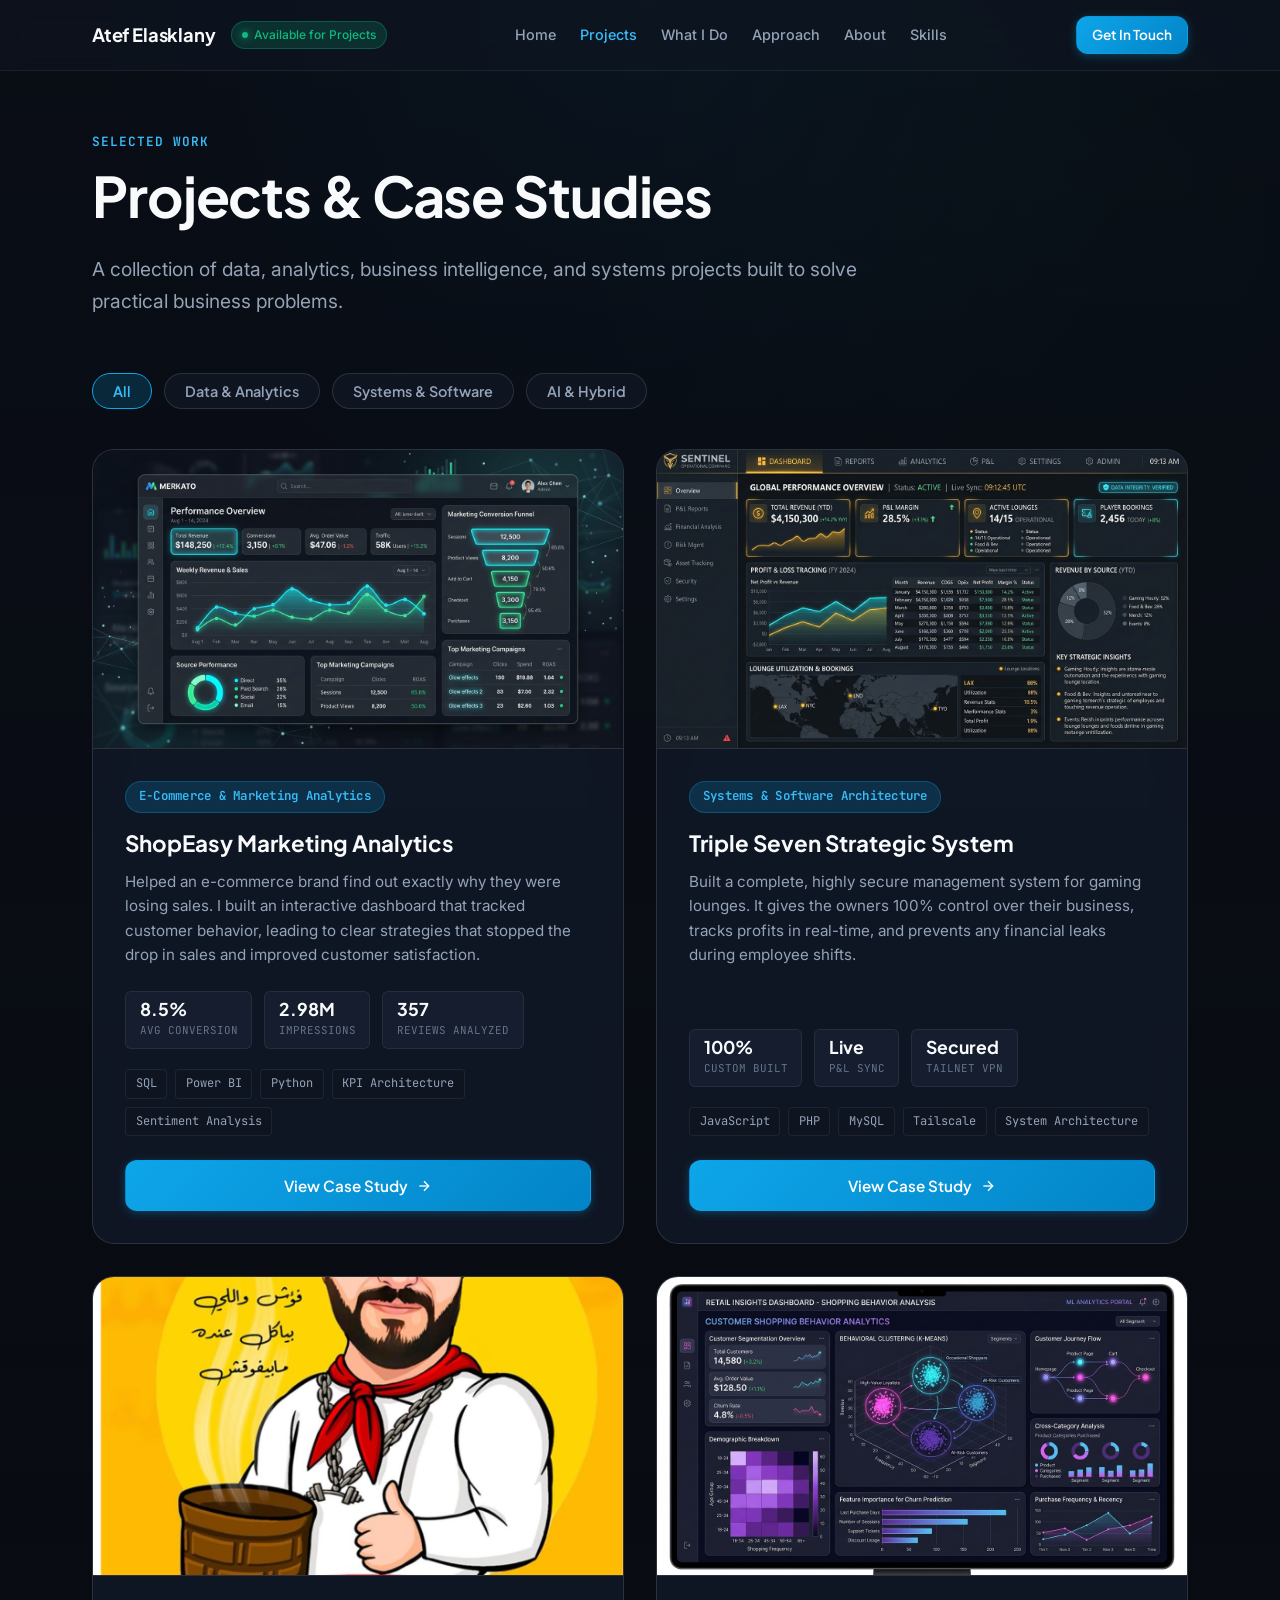
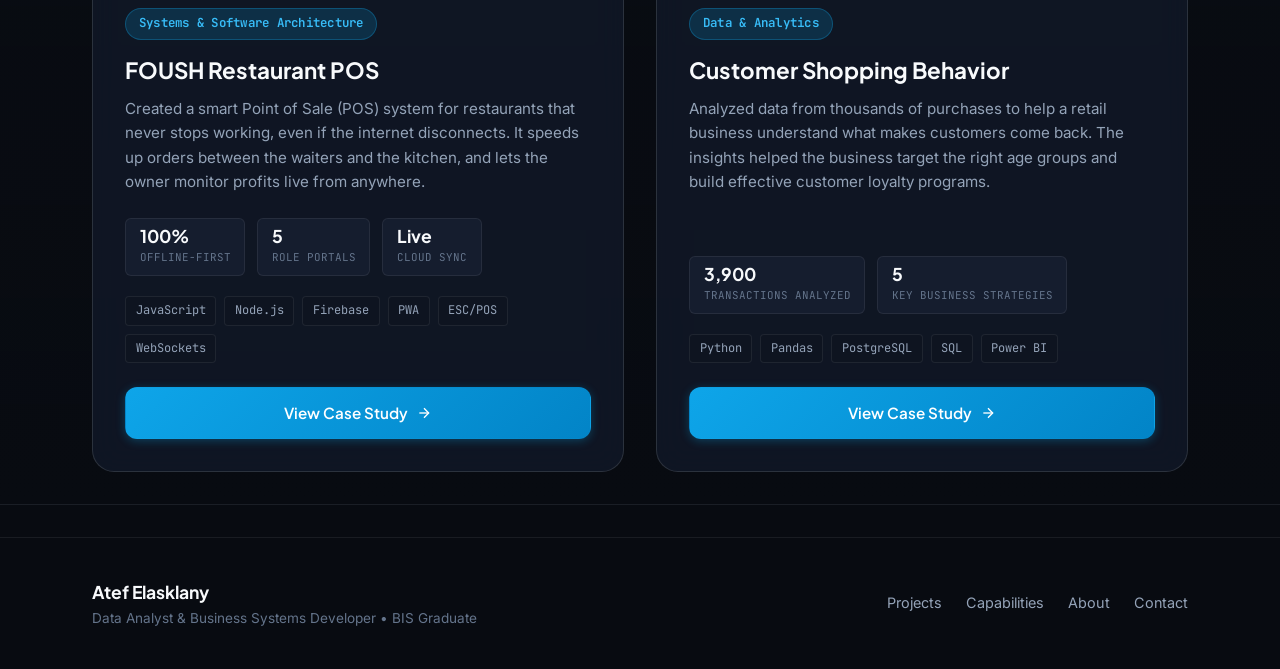
==== projects.html @ b7d5e8ee "Initial portfolio commit" ====
<!DOCTYPE html>
<html lang="en">
<head>
  <meta charset="UTF-8" />
  <meta name="viewport" content="width=device-width, initial-scale=1.0" />
  <title>Projects & Case Studies | Atef Elasklany</title>
  <meta name="description" content="A complete collection of data analytics, business intelligence, and system architecture projects by Atef Elasklany." />
  
  <!-- Google Fonts: Plus Jakarta Sans, Inter, JetBrains Mono -->
  <link rel="preconnect" href="https://fonts.googleapis.com" />
  <link rel="preconnect" href="https://fonts.gstatic.com" crossorigin />
  <link href="https://fonts.googleapis.com/css2?family=Inter:wght@300;400;500;600;700&family=JetBrains+Mono:wght@400;500;600;700&family=Plus+Jakarta+Sans:wght@500;600;700;800&display=swap" rel="stylesheet" />
  
  <!-- Core Stylesheet -->
  <link rel="stylesheet" href="css/styles.css" />
</head>
<body class="dark-theme">

  <!-- ================= TOP NAVIGATION BAR ================= -->
  <header class="site-header">
    <div class="nav-container">
      <a href="index.html" class="brand-logo">
        <span class="logo-name">Atef Elasklany</span>
        <span class="status-indicator">
          <span class="status-dot"></span> Available for Projects
        </span>
      </a>

      <nav class="nav-links">
        <a href="index.html">Home</a>
        <a href="projects.html" style="color: var(--accent-cyan-light);">Projects</a>
        <a href="index.html#capabilities">What I Do</a>
        <a href="index.html#methodology">Approach</a>
        <a href="index.html#about">About</a>
        <a href="index.html#skills">Skills</a>
      </nav>

      <div class="nav-actions">
        <a href="index.html#contact" class="btn btn-sm btn-primary">Get In Touch</a>
      </div>
    </div>
  </header>

  <main>

    <!-- ================= PROJECTS PAGE HEADER ================= -->
    <section class="projects-page-header section-spacing">
      <div class="container">
        
        <div class="section-header">
          <span class="section-tag">Selected Work</span>
          <h1 class="section-heading" style="font-size: 3.5rem; margin-bottom: 1.5rem;">Projects & Case Studies</h1>
          <p class="section-sub" style="max-width: 800px; font-size: 1.2rem;">
            A collection of data, analytics, business intelligence, and systems projects built to solve practical business problems.
          </p>
        </div>

        <!-- Project Filter System -->
        <div class="project-filters">
          <button class="filter-btn active" data-filter="all">All</button>
          <button class="filter-btn" data-filter="data">Data & Analytics</button>
          <button class="filter-btn" data-filter="systems">Systems & Software</button>
          <button class="filter-btn" data-filter="hybrid">AI & Hybrid</button>
        </div>

        <!-- Full Projects Grid rendered dynamically by app.js -->
        <div class="project-grid" id="all-projects-grid">
          <!-- Cards injected here from projects-data.js -->
        </div>

      </div>
    </section>

  </main>

  <!-- ================= SITE FOOTER ================= -->
  <footer class="site-footer">
    <div class="container footer-container">
      <div class="footer-left">
        <div class="footer-brand">Atef Elasklany</div>
        <p class="footer-sub">Data Analyst & Business Systems Developer • BIS Graduate</p>
      </div>
      <div class="footer-links">
        <a href="projects.html" class="footer-link">Projects</a>
        <a href="index.html#capabilities" class="footer-link">Capabilities</a>
        <a href="index.html#about" class="footer-link">About</a>
        <a href="index.html#contact" class="footer-link">Contact</a>
      </div>
    </div>
  </footer>

  <script src="js/projects-data.js"></script>
  <script src="js/app.js"></script>
</body>
</html>
---- css/styles.css ----
/* ==========================================================================
   ATEF ASKLANDY PORTFOLIO — COMPLETE UNIFIED DESIGN SYSTEM
   Theme: Refined Technical Dark Mode (Data & Systems Focused)
   ========================================================================== */

/* ----------------- CSS Custom Properties (Design Tokens) ----------------- */
:root {
  /* Color Palette: Canvas & Surfaces */
  --bg-canvas: #080B11;
  --bg-surface: #0E1420;
  --bg-surface-elevated: #151D2E;
  --bg-card: rgba(18, 26, 42, 0.75);
  --bg-card-hover: rgba(26, 37, 59, 0.9);
  --bg-glass: rgba(14, 20, 32, 0.75);

  /* Borders & Dividers */
  --border-subtle: rgba(255, 255, 255, 0.07);
  --border-medium: rgba(255, 255, 255, 0.12);
  --border-focus: rgba(14, 165, 233, 0.4);
  --border-slate: #1E293B;

  /* Accent Colors (Analytical & Action) */
  --accent-cyan: #0EA5E9;
  --accent-cyan-light: #38BDF8;
  --accent-cyan-glow: rgba(14, 165, 233, 0.18);
  --accent-emerald: #10B981;
  --accent-emerald-light: #34D399;
  --accent-emerald-glow: rgba(16, 185, 129, 0.18);
  --accent-warning: #F59E0B;
  --accent-danger: #EF4444;

  /* Typography Colors */
  --text-primary: #F8FAFC;
  --text-secondary: #94A3B8;
  --text-muted: #64748B;
  --text-inverse: #080B11;

  /* Typography Font Stacks */
  --font-heading: 'Plus Jakarta Sans', -apple-system, BlinkMacSystemFont, sans-serif;
  --font-body: 'Inter', -apple-system, BlinkMacSystemFont, sans-serif;
  --font-mono: 'JetBrains Mono', monospace;

  /* Spacing Scale */
  --spacing-xs: 0.5rem;
  --spacing-sm: 0.75rem;
  --spacing-md: 1.25rem;
  --spacing-lg: 2rem;
  --spacing-xl: 3.5rem;
  --spacing-2xl: 5rem;

  /* Shadows & Radius */
  --radius-sm: 6px;
  --radius-md: 12px;
  --radius-lg: 16px;
  --radius-xl: 22px;
  --shadow-subtle: 0 4px 20px rgba(0, 0, 0, 0.35);
  --shadow-glow: 0 0 30px rgba(14, 165, 233, 0.15);

  /* Transitions */
  --transition-fast: 0.18s cubic-bezier(0.16, 1, 0.3, 1);
  --transition-smooth: 0.3s cubic-bezier(0.16, 1, 0.3, 1);
}

/* ----------------- Global Reset & Base Styles ----------------- */
*, *::before, *::after {
  box-sizing: border-box;
  margin: 0;
  padding: 0;
}

html {
  font-size: 16px;
  scroll-behavior: smooth;
  -webkit-font-smoothing: antialiased;
  -moz-osx-font-smoothing: grayscale;
}

body.dark-theme {
  background-color: var(--bg-canvas);
  color: var(--text-primary);
  font-family: var(--font-body);
  line-height: 1.65;
  background-image: 
    radial-gradient(circle at 50% 0%, rgba(14, 165, 233, 0.08) 0%, transparent 50%),
    radial-gradient(circle at 85% 20%, rgba(16, 185, 129, 0.04) 0%, transparent 40%);
  background-attachment: fixed;
  min-height: 100vh;
}

/* Container */
.container {
  width: 100%;
  max-width: 1160px;
  margin-left: auto;
  margin-right: auto;
  padding-left: var(--spacing-lg);
  padding-right: var(--spacing-lg);
}

/* Section Spacing */
.section-spacing {
  padding-top: var(--spacing-xl);
  padding-bottom: var(--spacing-xl);
  border-bottom: 1px solid var(--border-subtle);
}

/* Section Headers */
.section-header {
  margin-bottom: var(--spacing-xl);
}

.section-header.flex-between {
  display: flex;
  justify-content: space-between;
  align-items: flex-end;
  gap: 1.5rem;
}

.section-tag {
  display: inline-block;
  font-family: var(--font-mono);
  font-size: 0.8rem;
  font-weight: 600;
  color: var(--accent-cyan-light);
  text-transform: uppercase;
  letter-spacing: 0.08em;
  margin-bottom: var(--spacing-xs);
}

.section-heading {
  font-family: var(--font-heading);
  font-size: 2.2rem;
  font-weight: 700;
  color: var(--text-primary);
  letter-spacing: -0.02em;
  line-height: 1.25;
  margin-bottom: var(--spacing-xs);
}

.section-sub {
  font-size: 1.05rem;
  color: var(--text-secondary);
  max-width: 680px;
}

.gradient-text {
  background: linear-gradient(135deg, #38BDF8 0%, #0EA5E9 100%);
  -webkit-background-clip: text;
  -webkit-text-fill-color: transparent;
}

.gradient-text-emerald {
  background: linear-gradient(135deg, #34D399 0%, #10B981 100%);
  -webkit-background-clip: text;
  -webkit-text-fill-color: transparent;
}

/* ----------------- Buttons & Badges ----------------- */
.btn {
  display: inline-flex;
  align-items: center;
  justify-content: center;
  gap: 0.5rem;
  padding: 0.75rem 1.4rem;
  border-radius: var(--radius-md);
  font-family: var(--font-heading);
  font-size: 0.95rem;
  font-weight: 600;
  text-decoration: none;
  cursor: pointer;
  transition: all var(--transition-fast);
  border: 1px solid transparent;
}

.btn-primary {
  background: linear-gradient(135deg, var(--accent-cyan) 0%, #0284C7 100%);
  color: #FFFFFF;
  box-shadow: 0 2px 10px rgba(14, 165, 233, 0.3);
}

.btn-primary:hover {
  background: linear-gradient(135deg, var(--accent-cyan-light) 0%, var(--accent-cyan) 100%);
  transform: translateY(-2px);
  box-shadow: 0 4px 18px rgba(14, 165, 233, 0.4);
}

.btn-secondary {
  background-color: var(--bg-surface-elevated);
  color: var(--text-primary);
  border-color: var(--border-medium);
}

.btn-secondary:hover {
  background-color: var(--border-slate);
  transform: translateY(-2px);
  border-color: var(--accent-cyan);
}

.btn-sm {
  padding: 0.45rem 0.95rem;
  font-size: 0.85rem;
}

.badge {
  display: inline-flex;
  align-items: center;
  padding: 0.3rem 0.8rem;
  border-radius: 999px;
  font-family: var(--font-mono);
  font-size: 0.78rem;
  font-weight: 600;
  letter-spacing: 0.02em;
}

.badge-primary {
  background-color: var(--accent-cyan-glow);
  color: var(--accent-cyan-light);
  border: 1px solid rgba(14, 165, 233, 0.3);
}

.badge-subtle {
  background-color: var(--bg-surface-elevated);
  color: var(--text-secondary);
  border: 1px solid var(--border-subtle);
}

/* ----------------- Header Navigation ----------------- */
.site-header {
  position: sticky;
  top: 0;
  z-index: 100;
  background-color: var(--bg-glass);
  backdrop-filter: blur(14px);
  -webkit-backdrop-filter: blur(14px);
  border-bottom: 1px solid var(--border-subtle);
}

.nav-container {
  display: flex;
  align-items: center;
  justify-content: space-between;
  height: 70px;
  max-width: 1160px;
  margin: 0 auto;
  padding: 0 var(--spacing-lg);
}

.brand-logo {
  display: flex;
  align-items: center;
  gap: 1rem;
  text-decoration: none;
}

.logo-name {
  font-family: var(--font-heading);
  font-size: 1.15rem;
  font-weight: 700;
  color: var(--text-primary);
  letter-spacing: -0.01em;
}

.status-indicator {
  display: inline-flex;
  align-items: center;
  gap: 0.4rem;
  padding: 0.2rem 0.6rem;
  background-color: var(--accent-emerald-glow);
  border: 1px solid rgba(16, 185, 129, 0.3);
  border-radius: 999px;
  font-size: 0.75rem;
  color: var(--accent-emerald);
  font-family: var(--font-body);
  font-weight: 500;
}

.status-dot {
  width: 6px;
  height: 6px;
  border-radius: 50%;
  background-color: var(--accent-emerald);
  box-shadow: 0 0 8px var(--accent-emerald);
}

.nav-links {
  display: flex;
  align-items: center;
  gap: 1.5rem;
}

.nav-links a {
  font-size: 0.9rem;
  font-weight: 500;
  color: var(--text-secondary);
  text-decoration: none;
  transition: color var(--transition-fast);
}

.nav-links a:hover {
  color: var(--text-primary);
}

/* ----------------- 01. Homepage Hero Section ----------------- */
.hp-hero {
  padding-top: var(--spacing-2xl);
  padding-bottom: var(--spacing-xl);
}

.hero-badge-wrap {
  display: flex;
  flex-wrap: wrap;
  align-items: center;
  gap: 0.75rem;
  margin-bottom: var(--spacing-md);
}

.hp-hero-title {
  font-family: var(--font-heading);
  font-size: 3.4rem;
  font-weight: 800;
  line-height: 1.15;
  letter-spacing: -0.03em;
  color: var(--text-primary);
  margin-bottom: 1.25rem;
  max-width: 960px;
}

.hp-hero-description {
  font-size: 1.2rem;
  color: var(--text-secondary);
  line-height: 1.7;
  max-width: 820px;
  margin-bottom: var(--spacing-lg);
}

.hp-hero-actions {
  display: flex;
  gap: 1rem;
  margin-bottom: var(--spacing-2xl);
}

.hero-trust-grid {
  display: grid;
  grid-template-columns: repeat(3, 1fr);
  gap: 1.5rem;
  padding-top: var(--spacing-xl);
  border-top: 1px solid var(--border-subtle);
}

.trust-item {
  display: flex;
  align-items: flex-start;
  gap: 1rem;
  background: var(--bg-card);
  border: 1px solid var(--border-subtle);
  border-radius: var(--radius-md);
  padding: 1.25rem;
}

.trust-icon {
  font-size: 1.5rem;
  line-height: 1;
}

.trust-title {
  display: block;
  font-family: var(--font-heading);
  font-size: 0.95rem;
  font-weight: 700;
  color: var(--text-primary);
  margin-bottom: 0.2rem;
}

.trust-desc {
  font-size: 0.85rem;
  color: var(--text-secondary);
  line-height: 1.5;
}

/* ----------------- 02. Core Differentiator (The BIS Triad) ----------------- */
.differentiator-grid {
  display: grid;
  grid-template-columns: repeat(3, 1fr);
  gap: 1.5rem;
}

.diff-card {
  background: var(--bg-card);
  backdrop-filter: blur(12px);
  border: 1px solid var(--border-subtle);
  border-radius: var(--radius-lg);
  padding: 2rem 1.75rem;
  position: relative;
  transition: all var(--transition-smooth);
}

.diff-card:hover {
  border-color: var(--accent-cyan);
  transform: translateY(-4px);
  box-shadow: var(--shadow-subtle);
}

.diff-number {
  font-family: var(--font-mono);
  font-size: 1.75rem;
  font-weight: 800;
  color: var(--accent-cyan-light);
  opacity: 0.5;
  margin-bottom: 0.75rem;
}

.diff-title {
  font-family: var(--font-heading);
  font-size: 1.2rem;
  font-weight: 700;
  color: var(--text-primary);
  margin-bottom: 0.75rem;
}

.diff-desc {
  font-size: 0.92rem;
  color: var(--text-secondary);
  line-height: 1.6;
  margin-bottom: 1.25rem;
}

.diff-tags {
  display: flex;
  flex-direction: column;
  gap: 0.4rem;
}

.diff-tags span {
  font-family: var(--font-mono);
  font-size: 0.75rem;
  color: var(--accent-cyan-light);
  background: var(--accent-cyan-glow);
  padding: 0.25rem 0.5rem;
  border-radius: 4px;
  display: inline-block;
  width: fit-content;
}

/* ----------------- 03. Selected Work (Project Grid System) ----------------- */
.project-filter-note .filter-status {
  font-family: var(--font-mono);
  font-size: 0.78rem;
  color: var(--accent-emerald);
  background: var(--accent-emerald-glow);
  padding: 0.3rem 0.75rem;
  border-radius: 999px;
  border: 1px solid rgba(16, 185, 129, 0.3);
}

.project-filters {
  display: flex;
  gap: 0.75rem;
  margin-bottom: 2.5rem;
  flex-wrap: wrap;
}

.filter-btn {
  background: var(--bg-surface);
  border: 1px solid var(--border-medium);
  color: var(--text-secondary);
  font-family: var(--font-heading);
  font-size: 0.9rem;
  font-weight: 600;
  padding: 0.5rem 1.25rem;
  border-radius: 999px;
  cursor: pointer;
  transition: all var(--transition-fast);
}

.filter-btn:hover {
  border-color: var(--accent-cyan);
  color: var(--text-primary);
}

.filter-btn.active {
  background: var(--accent-cyan-glow);
  border-color: var(--accent-cyan);
  color: var(--accent-cyan-light);
}

.project-grid {
  display: grid;
  grid-template-columns: repeat(2, 1fr);
  gap: 2rem;
}

@media (max-width: 768px) {
  .project-grid {
    grid-template-columns: 1fr;
  }
}

.project-card {
  background: var(--bg-card);
  backdrop-filter: blur(14px);
  border: 1px solid var(--border-medium);
  border-radius: var(--radius-xl);
  overflow: hidden;
  transition: all var(--transition-smooth), opacity 0.3s ease, transform 0.3s ease;
  display: flex;
  flex-direction: column;
}

.project-card.hidden {
  display: none;
}

.project-card:hover {
  border-color: var(--accent-cyan);
  box-shadow: var(--shadow-subtle), var(--shadow-glow);
  transform: translateY(-4px);
}

.grid-cover-wrapper {
  overflow: hidden;
  width: 100%;
  aspect-ratio: 16 / 9;
  border-bottom: 1px solid var(--border-medium);
}

.grid-cover {
  width: 100%;
  height: 100%;
  object-fit: cover;
  transition: transform var(--transition-smooth);
}

.project-card:hover .grid-cover {
  transform: scale(1.03);
}

.grid-content {
  padding: 2rem;
  display: flex;
  flex-direction: column;
  flex-grow: 1;
}

.grid-meta {
  margin-bottom: 1rem;
}

.grid-title {
  font-family: var(--font-heading);
  font-size: 1.4rem;
  font-weight: 700;
  color: var(--text-primary);
  line-height: 1.3;
  margin-bottom: 0.75rem;
}

.grid-summary {
  font-size: 0.95rem;
  color: var(--text-secondary);
  line-height: 1.6;
  margin-bottom: 1.5rem;
  flex-grow: 1;
}

.grid-footer {
  margin-top: auto;
}

/* Projects Page Specific Styles */
.projects-page-header {
  padding-top: var(--spacing-xl);
  padding-bottom: var(--spacing-lg);
  border-bottom: 1px solid var(--border-subtle);
  margin-bottom: var(--spacing-lg);
  background: linear-gradient(180deg, rgba(10, 15, 26, 0.4) 0%, var(--bg-canvas) 100%);
}

.view-all-cta {
  display: flex;
  justify-content: center;
  margin-top: 3.5rem;
}

.view-all-cta .btn-lg {
  padding: 1rem 2.5rem;
  font-size: 1.05rem;
}

/* Card Visual Mockup Side */
.visual-window {
  background-color: #0A0F1A;
  border: 1px solid var(--border-subtle);
  border-radius: var(--radius-lg);
  overflow: hidden;
  height: 100%;
  display: flex;
  flex-direction: column;
}

.v-header {
  display: flex;
  justify-content: space-between;
  align-items: center;
  padding: 0.65rem 1rem;
  background-color: var(--bg-surface-elevated);
  border-bottom: 1px solid var(--border-subtle);
}

.v-dots {
  display: flex;
  gap: 5px;
}

.v-dots span {
  width: 8px;
  height: 8px;
  border-radius: 50%;
  background-color: var(--text-muted);
}

.v-title {
  font-family: var(--font-mono);
  font-size: 0.75rem;
  color: var(--text-secondary);
}

.v-badge {
  font-family: var(--font-mono);
  font-size: 0.7rem;
  color: var(--accent-cyan-light);
  background: var(--accent-cyan-glow);
  padding: 0.15rem 0.4rem;
  border-radius: 4px;
}

.v-preview-content {
  padding: 1.5rem;
  display: flex;
  flex-direction: column;
  justify-content: space-between;
  flex: 1;
  gap: 1.25rem;
}

.v-kpis {
  display: grid;
  grid-template-columns: repeat(2, 1fr);
  gap: 0.75rem;
}

.v-kpi-item {
  background: var(--bg-surface);
  border: 1px solid var(--border-subtle);
  border-radius: 6px;
  padding: 0.75rem;
  display: flex;
  flex-direction: column;
}

.v-trend-line {
  background: var(--bg-surface);
  border: 1px solid var(--border-subtle);
  border-radius: 6px;
  padding: 0.75rem;
  display: flex;
  flex-direction: column;
  position: relative;
}

.trend-peak-tag {
  font-family: var(--font-mono);
  font-size: 0.65rem;
  color: var(--accent-emerald);
  position: absolute;
  top: 6px;
  left: 10px;
}

.trend-low-tag {
  font-family: var(--font-mono);
  font-size: 0.65rem;
  color: var(--accent-danger);
  position: absolute;
  bottom: 6px;
  right: 10px;
}

.mini-chart {
  width: 100%;
  height: 60px;
  margin-top: 10px;
}

/* Card Details Side */
.card-details {
  display: flex;
  flex-direction: column;
  justify-content: space-between;
}

.card-meta {
  display: flex;
  align-items: center;
  gap: 0.75rem;
  margin-bottom: 0.75rem;
}

.meta-item {
  font-family: var(--font-mono);
  font-size: 0.75rem;
  color: var(--text-muted);
}

.card-title {
  font-family: var(--font-heading);
  font-size: 1.75rem;
  font-weight: 700;
  color: var(--text-primary);
  line-height: 1.25;
  margin-bottom: 0.85rem;
}

.card-summary {
  font-size: 0.95rem;
  color: var(--text-secondary);
  line-height: 1.65;
  margin-bottom: 1.25rem;
}

.card-summary strong {
  color: var(--text-primary);
}

.card-metrics-strip {
  display: flex;
  gap: 0.75rem;
  margin-bottom: 1.25rem;
}

.metric-pill {
  background: var(--bg-surface-elevated);
  border: 1px solid var(--border-subtle);
  border-radius: 6px;
  padding: 0.5rem 0.85rem;
  display: flex;
  flex-direction: column;
}

.m-val {
  font-family: var(--font-heading);
  font-weight: 700;
  font-size: 1.1rem;
  color: var(--text-primary);
  line-height: 1.1;
}

.m-lbl {
  font-family: var(--font-mono);
  font-size: 0.68rem;
  color: var(--text-muted);
  text-transform: uppercase;
  margin-top: 0.15rem;
}

.card-tools {
  display: flex;
  flex-wrap: wrap;
  gap: 0.5rem;
  margin-bottom: 1.5rem;
}

.tool-tag {
  font-family: var(--font-mono);
  font-size: 0.75rem;
  padding: 0.25rem 0.6rem;
  background: var(--bg-surface);
  border: 1px solid var(--border-subtle);
  border-radius: 4px;
  color: var(--text-secondary);
}

/* ----------------- 04. Capabilities Section ----------------- */
.capabilities-grid {
  display: grid;
  grid-template-columns: repeat(2, 1fr);
  gap: 1.5rem;
}

.cap-card {
  background: var(--bg-card);
  border: 1px solid var(--border-subtle);
  border-radius: var(--radius-lg);
  padding: 2rem 1.75rem;
  transition: all var(--transition-fast);
}

.cap-card:hover {
  border-color: var(--border-medium);
  transform: translateY(-3px);
}

.cap-icon {
  font-size: 1.75rem;
  margin-bottom: 1rem;
  line-height: 1;
}

.cap-title {
  font-family: var(--font-heading);
  font-size: 1.25rem;
  font-weight: 700;
  color: var(--text-primary);
  margin-bottom: 0.5rem;
}

.cap-desc {
  font-size: 0.95rem;
  color: var(--text-secondary);
  line-height: 1.6;
}

/* ----------------- 05. Methodology Section ----------------- */
.framework-steps {
  display: grid;
  grid-template-columns: repeat(4, 1fr);
  gap: 1.25rem;
}

.f-step {
  background: var(--bg-surface);
  border: 1px solid var(--border-subtle);
  border-radius: var(--radius-lg);
  padding: 1.75rem 1.5rem;
}

.f-num {
  font-family: var(--font-mono);
  font-size: 1.5rem;
  font-weight: 800;
  color: var(--accent-cyan-light);
  margin-bottom: 0.5rem;
}

.f-title {
  font-family: var(--font-heading);
  font-size: 1.1rem;
  font-weight: 700;
  color: var(--text-primary);
  margin-bottom: 0.5rem;
}

.f-desc {
  font-size: 0.88rem;
  color: var(--text-secondary);
  line-height: 1.55;
}

/* ----------------- 06. About Section ----------------- */
.about-grid {
  display: grid;
  grid-template-columns: 7fr 5fr;
  gap: 2.5rem;
  align-items: center;
}

.about-p {
  font-size: 1.05rem;
  color: var(--text-secondary);
  line-height: 1.75;
  margin-bottom: 1.25rem;
}

.about-p strong {
  color: var(--text-primary);
}

.about-highlights {
  display: flex;
  flex-direction: column;
  gap: 0.65rem;
  margin-top: 1.5rem;
  padding-top: 1.25rem;
  border-top: 1px solid var(--border-subtle);
}

.ah-item {
  font-size: 0.92rem;
  color: var(--text-secondary);
}

.ah-item strong {
  color: var(--accent-cyan-light);
  font-family: var(--font-mono);
  font-size: 0.85rem;
}

.about-stat-col {
  display: flex;
  flex-direction: column;
  gap: 1.5rem;
}

.about-stat-card {
  background: var(--bg-card);
  border: 1px solid var(--border-subtle);
  border-radius: var(--radius-lg);
  padding: 2rem;
  text-align: center;
}

.stat-big-num {
  font-family: var(--font-heading);
  font-size: 3rem;
  font-weight: 800;
  color: var(--accent-cyan-light);
  line-height: 1;
  margin-bottom: 0.4rem;
}

.stat-label {
  font-family: var(--font-heading);
  font-size: 1.05rem;
  font-weight: 700;
  color: var(--text-primary);
  margin-bottom: 0.4rem;
}

.stat-desc {
  font-size: 0.88rem;
  color: var(--text-secondary);
}

/* ----------------- 07. Skills Matrix ----------------- */
.skills-grid {
  display: grid;
  grid-template-columns: repeat(3, 1fr);
  gap: 1.5rem;
}

.skill-category {
  background: var(--bg-surface);
  border: 1px solid var(--border-subtle);
  border-radius: var(--radius-lg);
  padding: 1.75rem;
}

.cat-title {
  font-family: var(--font-heading);
  font-size: 1.15rem;
  font-weight: 700;
  color: var(--text-primary);
  margin-bottom: 1.25rem;
  border-bottom: 1px solid var(--border-subtle);
  padding-bottom: 0.6rem;
}

.pill-group {
  display: flex;
  flex-wrap: wrap;
  gap: 0.5rem;
}

.skill-pill {
  font-family: var(--font-mono);
  font-size: 0.78rem;
  color: var(--text-secondary);
  background: var(--bg-surface-elevated);
  border: 1px solid var(--border-subtle);
  border-radius: 6px;
  padding: 0.35rem 0.65rem;
}

/* ----------------- 08. Services & Engagement ----------------- */
.services-grid {
  display: grid;
  grid-template-columns: repeat(2, 1fr);
  gap: 1.5rem;
}

.service-box {
  background: var(--bg-card);
  border: 1px solid var(--border-subtle);
  border-radius: var(--radius-lg);
  padding: 2rem 1.75rem;
}

.s-icon {
  font-size: 1.75rem;
  margin-bottom: 0.75rem;
  line-height: 1;
}

.s-title {
  font-family: var(--font-heading);
  font-size: 1.2rem;
  font-weight: 700;
  color: var(--text-primary);
  margin-bottom: 0.5rem;
}

.s-desc {
  font-size: 0.92rem;
  color: var(--text-secondary);
  line-height: 1.6;
}

/* ----------------- 09. Contact Section ----------------- */
.contact-card {
  background: linear-gradient(135deg, rgba(14, 165, 233, 0.08) 0%, rgba(16, 185, 129, 0.04) 100%);
  border: 1px solid var(--border-medium);
  border-radius: var(--radius-xl);
  padding: 3.5rem 3rem;
  text-align: center;
}

.contact-title {
  font-family: var(--font-heading);
  font-size: 2.4rem;
  font-weight: 800;
  color: var(--text-primary);
  margin-bottom: 1rem;
}

.contact-desc {
  font-size: 1.1rem;
  color: var(--text-secondary);
  max-width: 680px;
  margin: 0 auto 2.25rem;
  line-height: 1.7;
}

.contact-channels {
  display: flex;
  justify-content: center;
  flex-wrap: wrap;
  gap: 1rem;
}

.channel-btn {
  display: inline-flex;
  align-items: center;
  gap: 0.6rem;
  padding: 0.85rem 1.4rem;
  background: var(--bg-surface-elevated);
  border: 1px solid var(--border-medium);
  border-radius: var(--radius-md);
  color: var(--text-primary);
  text-decoration: none;
  font-family: var(--font-heading);
  font-weight: 600;
  font-size: 0.95rem;
  transition: all var(--transition-fast);
}

.channel-btn:hover {
  border-color: var(--accent-cyan);
  background: var(--border-slate);
  transform: translateY(-2px);
}

.channel-btn.primary {
  background: linear-gradient(135deg, var(--accent-cyan) 0%, #0284C7 100%);
  color: #FFFFFF;
  border-color: transparent;
}

.channel-btn.primary:hover {
  background: linear-gradient(135deg, var(--accent-cyan-light) 0%, var(--accent-cyan) 100%);
}

/* ----------------- Site Footer ----------------- */
.site-footer {
  background-color: var(--bg-canvas);
  border-top: 1px solid var(--border-subtle);
  padding: 2.5rem 0;
}

.footer-container {
  display: flex;
  justify-content: space-between;
  align-items: center;
}

.footer-brand {
  font-family: var(--font-heading);
  font-weight: 700;
  font-size: 1.1rem;
  color: var(--text-primary);
}

.footer-sub {
  font-size: 0.85rem;
  color: var(--text-muted);
}

.footer-links {
  display: flex;
  gap: 1.5rem;
}

.footer-link {
  font-size: 0.9rem;
  color: var(--text-secondary);
  text-decoration: none;
  transition: color var(--transition-fast);
}

.footer-link:hover {
  color: var(--accent-cyan-light);
}

/* ==========================================================================
   DEDICATED CASE STUDY STYLES (Used in projects/shopeasy.html)
   ========================================================================== */
.cs-hero { padding-top: var(--spacing-xl); }
.hero-top-meta { display: flex; align-items: center; gap: 1rem; margin-bottom: var(--spacing-md); }
.back-link { display: inline-flex; align-items: center; gap: 0.4rem; color: var(--text-secondary); text-decoration: none; font-size: 0.85rem; font-weight: 500; transition: color var(--transition-fast); }
.back-link:hover { color: var(--accent-cyan-light); }
.cs-title { font-family: var(--font-heading); font-size: 3.2rem; font-weight: 800; line-height: 1.15; letter-spacing: -0.03em; color: var(--text-primary); margin-bottom: 0.5rem; }
.cs-subtitle { font-size: 1.35rem; color: var(--text-secondary); font-weight: 400; line-height: 1.4; margin-bottom: var(--spacing-lg); max-width: 820px; }

.hero-summary-grid { display: grid; grid-template-columns: 2fr 1fr; gap: 1.5rem; margin-bottom: var(--spacing-xl); }
.summary-card { background: var(--bg-card); backdrop-filter: blur(10px); border: 1px solid var(--border-subtle); border-radius: var(--radius-lg); padding: 1.75rem; }
.summary-label { font-family: var(--font-mono); font-size: 0.78rem; font-weight: 600; color: var(--accent-cyan-light); text-transform: uppercase; letter-spacing: 0.08em; margin-bottom: 0.75rem; }
.summary-text { font-size: 1.05rem; color: var(--text-secondary); line-height: 1.7; }
.summary-text strong { color: var(--text-primary); }

.meta-sidebar { display: flex; flex-direction: column; justify-content: center; gap: 0.85rem; }
.meta-row { display: flex; flex-direction: column; gap: 0.2rem; border-bottom: 1px solid var(--border-subtle); padding-bottom: 0.6rem; }
.meta-row:last-child { border-bottom: none; padding-bottom: 0; }
.meta-label { font-family: var(--font-mono); font-size: 0.72rem; color: var(--text-muted); text-transform: uppercase; }
.meta-val { font-size: 0.95rem; font-weight: 600; color: var(--text-primary); }
.highlight-kpi { color: var(--accent-cyan-light); font-family: var(--font-mono); font-size: 0.85rem; }

/* Hero Visual Browser Frame */
.hero-visual-frame { background-color: var(--bg-surface); border: 1px solid var(--border-medium); border-radius: var(--radius-xl); overflow: hidden; box-shadow: var(--shadow-subtle), var(--shadow-glow); }
.window-header { display: flex; align-items: center; justify-content: space-between; padding: 0.8rem 1.25rem; background-color: var(--bg-surface-elevated); border-bottom: 1px solid var(--border-subtle); }
.window-dots { display: flex; gap: 6px; }
.window-dots .dot { width: 10px; height: 10px; border-radius: 50%; }
.dot.red { background-color: #EF4444; }
.dot.yellow { background-color: #F59E0B; }
.dot.green { background-color: #10B981; }
.window-title { font-family: var(--font-mono); font-size: 0.8rem; color: var(--text-secondary); }
.window-tag { font-family: var(--font-mono); font-size: 0.72rem; padding: 0.2rem 0.5rem; background-color: var(--accent-cyan-glow); color: var(--accent-cyan-light); border-radius: 4px; }

/* Simulated BI Dashboard UI */
.bi-mockup { padding: 1.5rem; background-color: #0B101A; }
.bi-topbar { display: flex; justify-content: space-between; align-items: center; margin-bottom: 1.25rem; border-bottom: 1px solid var(--border-subtle); padding-bottom: 0.75rem; }
.bi-brand { font-family: var(--font-heading); font-weight: 700; font-size: 1rem; color: var(--text-primary); }
.bi-brand span { font-weight: 400; color: var(--text-muted); }
.bi-filters { display: flex; gap: 0.5rem; }
.filter-pill { font-family: var(--font-mono); font-size: 0.72rem; padding: 0.25rem 0.6rem; background-color: var(--bg-surface-elevated); border: 1px solid var(--border-subtle); border-radius: 4px; color: var(--text-secondary); }
.filter-pill.active { border-color: var(--accent-cyan); color: var(--accent-cyan-light); }

.bi-kpi-grid { display: grid; grid-template-columns: repeat(4, 1fr); gap: 1rem; margin-bottom: 1.25rem; }
.bi-kpi-tile { background-color: var(--bg-surface); border: 1px solid var(--border-subtle); border-radius: var(--radius-md); padding: 1rem; }
.kpi-title { font-family: var(--font-mono); font-size: 0.72rem; color: var(--text-muted); text-transform: uppercase; margin-bottom: 0.35rem; }
.kpi-number { font-family: var(--font-heading); font-size: 1.65rem; font-weight: 800; color: var(--text-primary); line-height: 1.1; margin-bottom: 0.25rem; }
.kpi-number.text-accent { color: var(--accent-cyan-light); }
.kpi-number.text-warning { color: var(--accent-warning); }
.kpi-sub { font-size: 0.75rem; color: var(--text-secondary); }
.trend.down { color: var(--accent-danger); font-weight: 600; }

.bi-charts-grid { display: grid; grid-template-columns: repeat(12, 1fr); gap: 1rem; }
.col-span-8 { grid-column: span 8; }
.col-span-4 { grid-column: span 4; }
.bi-card { background-color: var(--bg-surface); border: 1px solid var(--border-subtle); border-radius: var(--radius-md); padding: 1rem 1.25rem; }
.card-head { display: flex; justify-content: space-between; align-items: center; margin-bottom: 0.75rem; }
.card-title { font-family: var(--font-heading); font-size: 0.85rem; font-weight: 600; color: var(--text-primary); }
.card-badge { font-family: var(--font-mono); font-size: 0.7rem; color: var(--accent-emerald); }
.chart-container { width: 100%; height: 180px; }
.chart-svg { width: 100%; height: 100%; }

.product-bars { display: flex; flex-direction: column; gap: 0.75rem; padding-top: 0.25rem; }
.bar-item { display: flex; flex-direction: column; gap: 0.25rem; }
.bar-meta { display: flex; justify-content: space-between; font-size: 0.8rem; }
.item-name { color: var(--text-primary); font-weight: 500; }
.item-val { font-family: var(--font-mono); font-size: 0.72rem; color: var(--accent-emerald); }
.item-val.text-muted { color: var(--text-muted); }
.bar-track { height: 8px; background-color: var(--bg-surface-elevated); border-radius: 4px; overflow: hidden; }
.bar-fill { height: 100%; background: linear-gradient(90deg, var(--accent-cyan) 0%, var(--accent-emerald) 100%); border-radius: 4px; }
.bar-fill.muted { background: var(--text-muted); }

/* Challenge, Objectives, Approach, Tabs, Insights, Recs, Value, Gallery, Takeaway */
.grid-3-col { display: grid; grid-template-columns: repeat(3, 1fr); gap: 1.5rem; }
.glass-card { background: var(--bg-card); backdrop-filter: blur(12px); border: 1px solid var(--border-subtle); border-radius: var(--radius-lg); padding: 2rem 1.75rem; transition: all var(--transition-smooth); }
.glass-card:hover { background: var(--bg-card-hover); border-color: var(--border-medium); transform: translateY(-4px); box-shadow: var(--shadow-subtle); }
.card-icon { width: 46px; height: 46px; border-radius: var(--radius-md); display: flex; align-items: center; justify-content: center; margin-bottom: 1.25rem; }
.warning-icon { background: rgba(245, 158, 11, 0.15); color: var(--accent-warning); }
.alert-icon { background: rgba(239, 68, 68, 0.15); color: var(--accent-danger); }
.info-icon { background: rgba(14, 165, 233, 0.15); color: var(--accent-cyan-light); }
.card-h { font-family: var(--font-heading); font-size: 1.2rem; font-weight: 700; color: var(--text-primary); margin-bottom: 0.6rem; }
.card-p { font-size: 0.95rem; color: var(--text-secondary); line-height: 1.6; }

.objectives-grid { display: grid; grid-template-columns: repeat(3, 1fr); gap: 1.5rem; margin-bottom: 1.5rem; }
.objective-box { background: var(--bg-surface); border: 1px solid var(--border-subtle); border-radius: var(--radius-lg); padding: 1.75rem; position: relative; }
.obj-number { font-family: var(--font-mono); font-size: 1.5rem; font-weight: 800; color: var(--accent-cyan-light); opacity: 0.6; margin-bottom: 0.5rem; }
.obj-title { font-family: var(--font-heading); font-size: 1.15rem; font-weight: 700; color: var(--text-primary); margin-bottom: 0.85rem; }
.obj-list { list-style: none; display: flex; flex-direction: column; gap: 0.5rem; }
.obj-list li { font-size: 0.9rem; color: var(--text-secondary); position: relative; padding-left: 1.2rem; line-height: 1.5; }
.obj-list li::before { content: "→"; position: absolute; left: 0; color: var(--accent-cyan); font-family: var(--font-mono); }

.kpi-banner { display: grid; grid-template-columns: repeat(4, 1fr); background: var(--bg-surface-elevated); border: 1px solid var(--border-medium); border-radius: var(--radius-lg); padding: 1.5rem 2rem; gap: 1.5rem; }
.kpi-banner-item { display: flex; flex-direction: column; }
.k-label { font-family: var(--font-mono); font-size: 0.72rem; color: var(--text-muted); text-transform: uppercase; margin-bottom: 0.2rem; }
.k-val { font-family: var(--font-heading); font-size: 1.05rem; font-weight: 700; color: var(--text-primary); }
.k-desc { font-family: var(--font-mono); font-size: 0.78rem; color: var(--accent-cyan-light); margin-top: 0.2rem; }

.journey-flow { display: grid; grid-template-columns: 1fr auto 1fr auto 1fr; align-items: center; gap: 1rem; }
.journey-step { display: flex; flex-direction: column; gap: 0.5rem; }
.step-badge { font-family: var(--font-mono); font-size: 0.72rem; font-weight: 600; color: var(--accent-cyan-light); text-transform: uppercase; letter-spacing: 0.05em; }
.step-card { background: var(--bg-surface); border: 1px solid var(--border-subtle); border-radius: var(--radius-lg); padding: 1.5rem; height: 100%; }
.step-icon { width: 40px; height: 40px; border-radius: var(--radius-sm); background: var(--accent-cyan-glow); color: var(--accent-cyan-light); display: flex; align-items: center; justify-content: center; margin-bottom: 1rem; }
.step-title { font-family: var(--font-heading); font-size: 1.1rem; font-weight: 700; color: var(--text-primary); margin-bottom: 0.5rem; }
.step-desc { font-size: 0.9rem; color: var(--text-secondary); line-height: 1.55; margin-bottom: 1rem; }
.step-metric { font-family: var(--font-mono); font-size: 0.8rem; font-weight: 600; color: var(--accent-emerald); background: var(--accent-emerald-glow); padding: 0.35rem 0.6rem; border-radius: 4px; display: inline-block; }
.journey-arrow { color: var(--border-slate); display: flex; align-items: center; justify-content: center; }

/* Dashboard Tabs */
.dashboard-tabs { display: grid; grid-template-columns: repeat(4, 1fr); gap: 0.75rem; margin-bottom: 1.5rem; }
.tab-btn { display: flex; align-items: center; gap: 0.75rem; padding: 0.85rem 1.25rem; background-color: var(--bg-surface); border: 1px solid var(--border-subtle); border-radius: var(--radius-md); color: var(--text-secondary); cursor: pointer; transition: all var(--transition-fast); text-align: left; }
.tab-btn:hover { background-color: var(--bg-surface-elevated); border-color: var(--border-medium); color: var(--text-primary); }
.tab-btn.active { background-color: var(--bg-surface-elevated); border-color: var(--accent-cyan); color: var(--text-primary); box-shadow: 0 0 16px rgba(14, 165, 233, 0.15); }
.tab-index { font-family: var(--font-mono); font-size: 0.8rem; font-weight: 700; color: var(--accent-cyan-light); }
.tab-text { font-family: var(--font-heading); font-size: 0.95rem; font-weight: 600; }
.tab-panel { display: none; }
.tab-panel.active { display: block; animation: fadeIn 0.3s ease-in-out; }
@keyframes fadeIn { from { opacity: 0; transform: translateY(6px); } to { opacity: 1; transform: translateY(0); } }

.eco-card-grid { display: grid; grid-template-columns: 7fr 5fr; gap: 1.5rem; background: var(--bg-card); border: 1px solid var(--border-medium); border-radius: var(--radius-xl); overflow: hidden; padding: 1.75rem; }
.eco-screen-wrap { background: #0B101A; border: 1px solid var(--border-subtle); border-radius: var(--radius-lg); overflow: hidden; }
.mockup-header { display: flex; justify-content: space-between; align-items: center; padding: 0.65rem 1rem; background: var(--bg-surface-elevated); border-bottom: 1px solid var(--border-subtle); font-family: var(--font-mono); font-size: 0.75rem; color: var(--text-secondary); }
.status-pill { color: var(--accent-cyan-light); background: var(--accent-cyan-glow); padding: 0.15rem 0.45rem; border-radius: 4px; }
.mockup-content { padding: 1.25rem; }
.eco-info-wrap { display: flex; flex-direction: column; justify-content: center; }
.eco-title { font-family: var(--font-heading); font-size: 1.5rem; font-weight: 700; color: var(--text-primary); margin-bottom: 0.75rem; }
.eco-desc { font-size: 0.95rem; color: var(--text-secondary); line-height: 1.65; margin-bottom: 1.25rem; }
.eco-feature-list { display: flex; flex-direction: column; gap: 0.75rem; }
.eco-item { font-size: 0.9rem; color: var(--text-secondary); line-height: 1.5; padding-left: 1rem; border-left: 2px solid var(--accent-cyan); }
.eco-item strong { color: var(--text-primary); }

.sim-row-kpi { display: grid; grid-template-columns: repeat(4, 1fr); gap: 0.5rem; margin-bottom: 1rem; }
.sim-kpi { background: var(--bg-surface); border: 1px solid var(--border-subtle); border-radius: 6px; padding: 0.6rem; display: flex; flex-direction: column; }
.sim-kpi span { font-size: 0.65rem; color: var(--text-muted); font-family: var(--font-mono); }
.sim-kpi strong { font-size: 1.05rem; color: var(--text-primary); }
.sim-box { background: var(--bg-surface); border: 1px solid var(--border-subtle); border-radius: 6px; padding: 0.75rem; }
.sim-head { font-family: var(--font-mono); font-size: 0.72rem; color: var(--text-muted); margin-bottom: 0.75rem; }
.sim-chart-bars { display: grid; grid-template-columns: repeat(12, 1fr); gap: 4px; height: 120px; align-items: flex-end; }
.sim-bar-col { display: flex; flex-direction: column; align-items: center; height: 100%; justify-content: flex-end; }
.bar-val { width: 100%; background: var(--accent-cyan); border-radius: 2px; }
.bar-val.peak { background: var(--accent-emerald); }
.bar-val.low { background: var(--accent-danger); }
.sim-bar-col span { font-family: var(--font-mono); font-size: 0.55rem; color: var(--text-muted); margin-top: 4px; }

.funnel-diagram { display: flex; flex-direction: column; gap: 0.75rem; }
.funnel-stage { background: var(--bg-surface); border: 1px solid var(--border-subtle); border-radius: 6px; padding: 0.6rem 0.85rem; }
.stage-info { display: flex; justify-content: space-between; font-size: 0.8rem; margin-bottom: 0.35rem; }
.stage-name { font-weight: 500; color: var(--text-primary); }
.stage-count { font-family: var(--font-mono); font-size: 0.75rem; color: var(--accent-cyan-light); }
.stage-bar { height: 6px; background: linear-gradient(90deg, var(--accent-cyan) 0%, var(--accent-emerald) 100%); border-radius: 3px; }

.sparkline-wrap { display: flex; flex-direction: column; gap: 0.5rem; }
.decay-line { height: 40px; background: linear-gradient(90deg, rgba(14,165,233,0.3) 0%, rgba(239,68,68,0.3) 100%); border-radius: 4px; border-left: 3px solid var(--accent-cyan); border-right: 3px solid var(--accent-danger); }
.badge-anno { font-family: var(--font-mono); font-size: 0.7rem; color: var(--accent-warning); }

.sentiment-grid { display: grid; grid-template-columns: 1fr 2fr; gap: 1rem; align-items: center; }
.sentiment-score-box { background: var(--bg-surface); border: 1px solid var(--border-subtle); border-radius: 8px; padding: 1rem; text-align: center; }
.score-num { font-family: var(--font-heading); font-size: 2.2rem; font-weight: 800; color: var(--accent-warning); line-height: 1; }
.score-stars { color: var(--accent-warning); font-size: 0.9rem; margin: 0.2rem 0; }
.score-label { font-size: 0.7rem; font-family: var(--font-mono); color: var(--text-muted); }
.sentiment-bars { display: flex; flex-direction: column; gap: 0.6rem; }
.sent-bar-row { display: flex; align-items: center; gap: 0.5rem; font-size: 0.75rem; }
.sent-bar-row span:first-child { width: 140px; color: var(--text-secondary); }
.sent-track { flex: 1; height: 8px; background: var(--bg-surface-elevated); border-radius: 4px; }
.sent-fill.pos { height: 100%; background: var(--accent-emerald); border-radius: 4px; }
.sent-fill.neg { height: 100%; background: var(--accent-danger); border-radius: 4px; }
.sent-count { font-family: var(--font-mono); font-weight: 600; color: var(--text-primary); }

.insights-bento { display: grid; grid-template-columns: repeat(4, 1fr); gap: 1.25rem; }
.insight-tile { background: var(--bg-card); border: 1px solid var(--border-subtle); border-radius: var(--radius-lg); padding: 1.5rem; display: flex; flex-direction: column; justify-content: space-between; }
.insight-tile.highlight-green { border-color: rgba(16, 185, 129, 0.3); background: linear-gradient(180deg, rgba(16, 185, 129, 0.08) 0%, var(--bg-card) 100%); }
.insight-tile.highlight-red { border-color: rgba(239, 68, 68, 0.3); background: linear-gradient(180deg, rgba(239, 68, 68, 0.08) 0%, var(--bg-card) 100%); }
.insight-tile.full-width { grid-column: span 4; }
.tile-top { display: flex; justify-content: space-between; align-items: center; margin-bottom: 0.75rem; }
.tile-tag { font-family: var(--font-mono); font-size: 0.72rem; color: var(--text-muted); text-transform: uppercase; }
.tile-metric { font-family: var(--font-heading); font-size: 2.3rem; font-weight: 800; color: var(--text-primary); line-height: 1.1; margin-bottom: 0.5rem; }
.highlight-green .tile-metric { color: var(--accent-emerald); }
.highlight-red .tile-metric { color: var(--accent-danger); }
.tile-title { font-family: var(--font-heading); font-size: 1.05rem; font-weight: 700; color: var(--text-primary); margin-bottom: 0.4rem; }
.tile-desc { font-size: 0.88rem; color: var(--text-secondary); line-height: 1.55; }
.tile-split { display: flex; justify-content: space-between; align-items: center; gap: 2rem; }
.badge-cluster { display: flex; gap: 0.5rem; }
.badge-chip { font-family: var(--font-mono); font-size: 0.78rem; padding: 0.4rem 0.8rem; background: var(--bg-surface-elevated); border: 1px solid var(--border-medium); border-radius: 6px; color: var(--accent-cyan-light); white-space: nowrap; }

.rec-grid { display: grid; grid-template-columns: repeat(3, 1fr); gap: 1.5rem; }
.rec-card { background: var(--bg-surface); border: 1px solid var(--border-subtle); border-radius: var(--radius-lg); padding: 1.75rem; transition: all var(--transition-fast); }
.rec-card:hover { border-color: var(--accent-cyan); transform: translateY(-3px); }
.rec-header { display: flex; align-items: flex-start; gap: 0.75rem; margin-bottom: 0.75rem; }
.rec-number { font-family: var(--font-mono); font-size: 0.85rem; font-weight: 700; color: var(--accent-cyan-light); background: var(--accent-cyan-glow); padding: 0.2rem 0.5rem; border-radius: 4px; }
.rec-title { font-family: var(--font-heading); font-size: 1.05rem; font-weight: 700; color: var(--text-primary); line-height: 1.35; }
.rec-p { font-size: 0.9rem; color: var(--text-secondary); line-height: 1.6; }

.value-matrix { display: grid; grid-template-columns: repeat(2, 1fr); gap: 1.5rem; }
.value-item { display: flex; gap: 1.25rem; background: var(--bg-card); border: 1px solid var(--border-subtle); border-radius: var(--radius-lg); padding: 1.75rem; }
.val-icon { width: 48px; height: 48px; border-radius: var(--radius-md); background: var(--accent-cyan-glow); color: var(--accent-cyan-light); display: flex; align-items: center; justify-content: center; flex-shrink: 0; }
.val-h { font-family: var(--font-heading); font-size: 1.15rem; font-weight: 700; color: var(--text-primary); margin-bottom: 0.35rem; }
.val-p { font-size: 0.9rem; color: var(--text-secondary); line-height: 1.6; }

.gallery-grid { display: grid; grid-template-columns: repeat(2, 1fr); gap: 1.5rem; }
.gallery-card { background: var(--bg-surface); border: 1px solid var(--border-subtle); border-radius: var(--radius-lg); overflow: hidden; transition: all var(--transition-smooth); }
.gallery-card:hover { border-color: var(--border-medium); transform: translateY(-3px); }
.gal-preview { height: 180px; background: #0B101A; border-bottom: 1px solid var(--border-subtle); position: relative; padding: 1.25rem; display: flex; align-items: center; justify-content: center; }
.gal-badge { position: absolute; top: 1rem; left: 1rem; font-family: var(--font-mono); font-size: 0.7rem; padding: 0.2rem 0.5rem; background: var(--bg-surface-elevated); border: 1px solid var(--border-subtle); border-radius: 4px; color: var(--text-secondary); }
.gal-screen-sim { width: 80%; height: 80%; display: flex; flex-direction: column; justify-content: center; align-items: center; }
.sim-strip { display: flex; gap: 0.5rem; margin-bottom: 0.75rem; }
.strip-item { font-family: var(--font-mono); font-size: 0.7rem; padding: 0.25rem 0.5rem; background: var(--bg-surface); border-radius: 4px; color: var(--text-secondary); }
.strip-item.accent { color: var(--accent-cyan-light); border: 1px solid var(--accent-cyan); }
.sim-graph-line { width: 100%; height: 4px; background: linear-gradient(90deg, var(--accent-cyan) 0%, var(--accent-emerald) 100%); border-radius: 2px; }
.sim-funnel-stack { width: 100%; display: flex; flex-direction: column; gap: 6px; }
.f-bar { height: 8px; border-radius: 4px; background: var(--accent-cyan); }
.f-bar.f1 { width: 100%; }
.f-bar.f2 { width: 60%; }
.f-bar.f3 { width: 30%; background: var(--accent-emerald); }
.sim-social-chart { display: flex; align-items: flex-end; gap: 8px; height: 60px; }
.sc-col { width: 16px; background: var(--accent-cyan); border-radius: 2px 2px 0 0; }
.sc-col:nth-child(1) { height: 90%; }
.sc-col:nth-child(2) { height: 75%; }
.sc-col:nth-child(3) { height: 45%; }
.sc-col:nth-child(4) { height: 30%; background: var(--accent-danger); }
.sim-donut-wrap { display: flex; align-items: center; gap: 1rem; }
.sim-donut { width: 44px; height: 44px; border-radius: 50%; border: 6px solid var(--accent-emerald); border-top-color: var(--accent-danger); }
.donut-stats { font-family: var(--font-mono); font-size: 0.8rem; color: var(--text-primary); }
.gal-info { padding: 1.25rem; }
.gal-title { font-family: var(--font-heading); font-size: 1.05rem; font-weight: 700; color: var(--text-primary); margin-bottom: 0.35rem; }
.gal-desc { font-size: 0.85rem; color: var(--text-secondary); line-height: 1.5; }

.takeaway-box { background: linear-gradient(135deg, rgba(14, 165, 233, 0.08) 0%, rgba(16, 185, 129, 0.04) 100%); border: 1px solid var(--border-medium); border-radius: var(--radius-xl); padding: 3rem 2.5rem; }
.takeaway-tag { font-family: var(--font-mono); font-size: 0.78rem; font-weight: 600; color: var(--accent-cyan-light); text-transform: uppercase; margin-bottom: 0.75rem; }
.takeaway-heading { font-family: var(--font-heading); font-size: 2.2rem; font-weight: 800; color: var(--text-primary); line-height: 1.2; margin-bottom: 1rem; }
.takeaway-p { font-size: 1.1rem; color: var(--text-secondary); line-height: 1.75; margin-bottom: 2rem; max-width: 900px; }
.takeaway-p strong { color: var(--text-primary); }
.takeaway-footer { display: flex; justify-content: space-between; align-items: center; border-top: 1px solid var(--border-subtle); padding-top: 1.75rem; }
.author-block { display: flex; align-items: center; gap: 1rem; }
.author-avatar { width: 44px; height: 44px; border-radius: 50%; background: var(--bg-surface-elevated); border: 1px solid var(--accent-cyan); color: var(--accent-cyan-light); font-family: var(--font-heading); font-weight: 700; font-size: 0.95rem; display: flex; align-items: center; justify-content: center; }
.author-name { font-family: var(--font-heading); font-weight: 700; color: var(--text-primary); font-size: 1rem; }
.author-title { font-size: 0.82rem; color: var(--text-muted); }
.takeaway-actions { display: flex; gap: 1rem; }

/* ----------------- Responsive Adjustments ----------------- */
@media (max-width: 992px) {
  .hp-hero-title { font-size: 2.6rem; }
  .hero-trust-grid { grid-template-columns: 1fr; }
  .differentiator-grid { grid-template-columns: 1fr; }
  .project-card { grid-template-columns: 1fr; }
  .capabilities-grid { grid-template-columns: 1fr; }
  .framework-steps { grid-template-columns: repeat(2, 1fr); }
  .about-grid { grid-template-columns: 1fr; }
  .skills-grid { grid-template-columns: 1fr; }
  .services-grid { grid-template-columns: 1fr; }
  
  .hero-summary-grid { grid-template-columns: 1fr; }
  .grid-3-col { grid-template-columns: 1fr; }
  .objectives-grid { grid-template-columns: 1fr; }
  .kpi-banner { grid-template-columns: repeat(2, 1fr); }
  .journey-flow { grid-template-columns: 1fr; }
  .journey-arrow { transform: rotate(90deg); padding: 0.5rem 0; }
  .eco-card-grid { grid-template-columns: 1fr; }
  .insights-bento { grid-template-columns: repeat(2, 1fr); }
  .insight-tile.full-width { grid-column: span 2; }
  .rec-grid { grid-template-columns: repeat(2, 1fr); }
  .value-matrix { grid-template-columns: 1fr; }
  .gallery-grid { grid-template-columns: 1fr; }
  .dashboard-tabs { grid-template-columns: repeat(2, 1fr); }
}

@media (max-width: 640px) {
  .hp-hero-title { font-size: 2.1rem; }
  .cs-title { font-size: 2.2rem; }
  .cs-subtitle { font-size: 1.1rem; }
  .nav-links { display: none; }
  .hp-hero-actions { flex-direction: column; }
  .framework-steps { grid-template-columns: 1fr; }
  .contact-channels { flex-direction: column; }
  .bi-kpi-grid { grid-template-columns: repeat(2, 1fr); }
  .bi-charts-grid { grid-template-columns: 1fr; }
  .col-span-8, .col-span-4 { grid-column: span 1; }
  .insights-bento { grid-template-columns: 1fr; }
  .insight-tile.full-width { grid-column: span 1; }
  .tile-split { flex-direction: column; align-items: flex-start; }
  .rec-grid { grid-template-columns: 1fr; }
  .takeaway-footer { flex-direction: column; gap: 1.5rem; align-items: flex-start; }
  .footer-container { flex-direction: column; gap: 1.25rem; align-items: flex-start; }
  .dashboard-tabs { grid-template-columns: 1fr; }
}
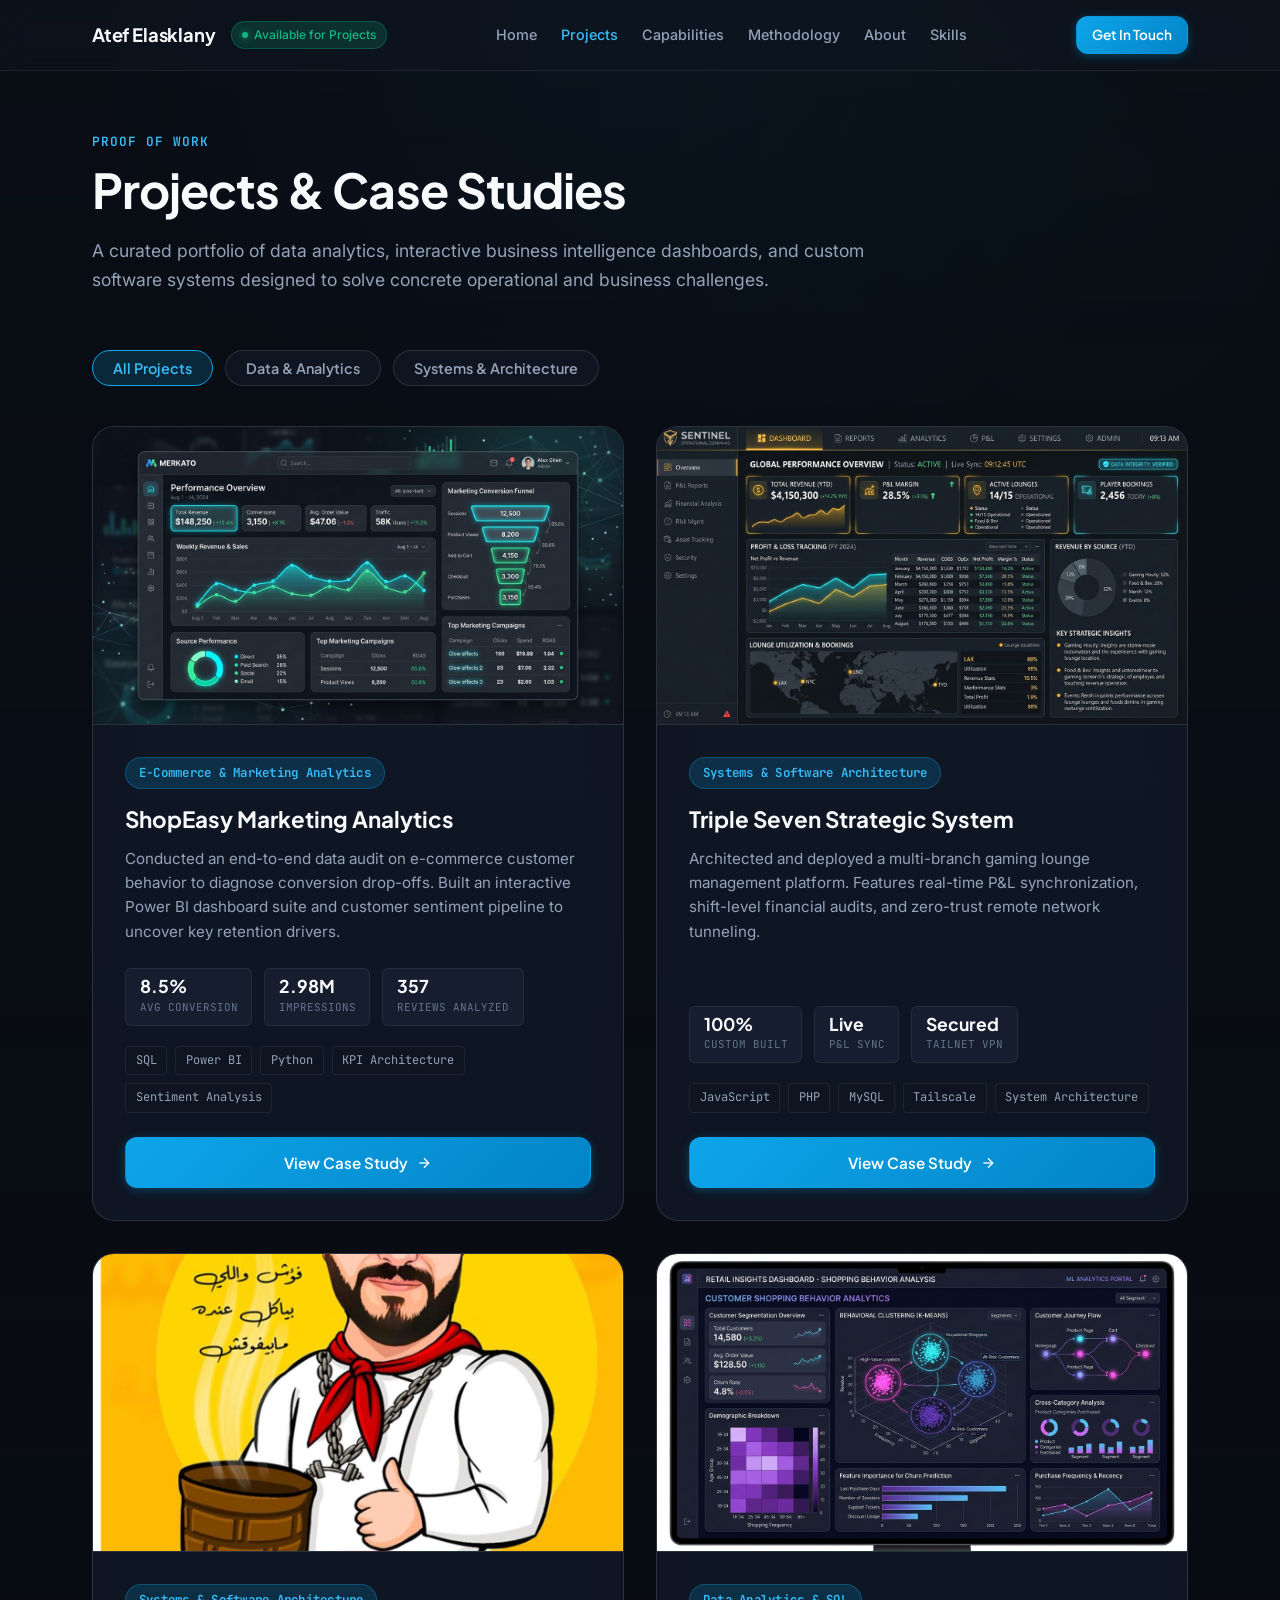
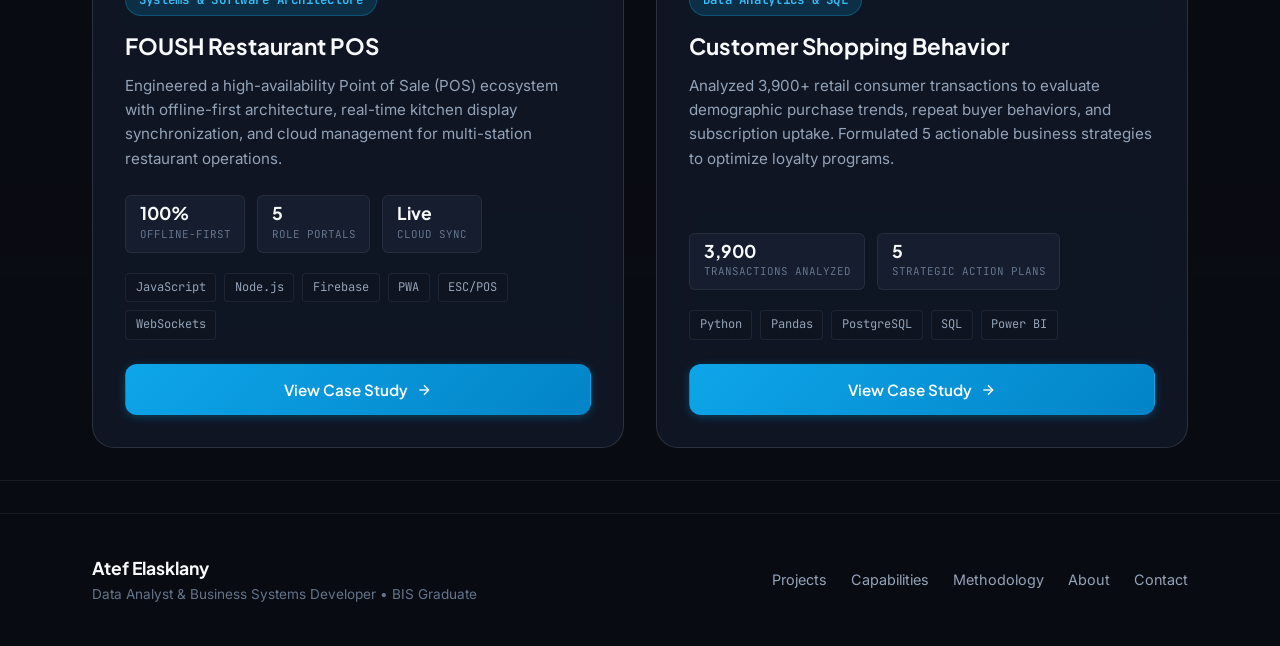
==== commit f00812df: "Refine general portfolio content, messaging, skills matrix, and remove redundancy" ====
--- a/projects.html
+++ b/projects.html
@@ -4,7 +4,7 @@
   <meta charset="UTF-8" />
   <meta name="viewport" content="width=device-width, initial-scale=1.0" />
   <title>Projects & Case Studies | Atef Elasklany</title>
-  <meta name="description" content="A complete collection of data analytics, business intelligence, and system architecture projects by Atef Elasklany." />
+  <meta name="description" content="Explore data analytics, business intelligence, and system development projects by Atef Elasklany — BIS Graduate, Data Analyst & Systems Developer." />
   
   <!-- Google Fonts: Plus Jakarta Sans, Inter, JetBrains Mono -->
   <link rel="preconnect" href="https://fonts.googleapis.com" />
@@ -29,8 +29,8 @@
       <nav class="nav-links">
         <a href="index.html">Home</a>
         <a href="projects.html" style="color: var(--accent-cyan-light);">Projects</a>
-        <a href="index.html#capabilities">What I Do</a>
-        <a href="index.html#methodology">Approach</a>
+        <a href="index.html#capabilities">Capabilities</a>
+        <a href="index.html#framework">Methodology</a>
         <a href="index.html#about">About</a>
         <a href="index.html#skills">Skills</a>
       </nav>
@@ -48,24 +48,23 @@
       <div class="container">
         
         <div class="section-header">
-          <span class="section-tag">Selected Work</span>
-          <h1 class="section-heading" style="font-size: 3.5rem; margin-bottom: 1.5rem;">Projects & Case Studies</h1>
-          <p class="section-sub" style="max-width: 800px; font-size: 1.2rem;">
-            A collection of data, analytics, business intelligence, and systems projects built to solve practical business problems.
+          <span class="section-tag">Proof of Work</span>
+          <h1 class="section-heading" style="font-size: 3rem; margin-bottom: 1rem;">Projects & Case Studies</h1>
+          <p class="section-sub" style="max-width: 780px; font-size: 1.1rem;">
+            A curated portfolio of data analytics, interactive business intelligence dashboards, and custom software systems designed to solve concrete operational and business challenges.
           </p>
         </div>
 
         <!-- Project Filter System -->
         <div class="project-filters">
-          <button class="filter-btn active" data-filter="all">All</button>
+          <button class="filter-btn active" data-filter="all">All Projects</button>
           <button class="filter-btn" data-filter="data">Data & Analytics</button>
-          <button class="filter-btn" data-filter="systems">Systems & Software</button>
-          <button class="filter-btn" data-filter="hybrid">AI & Hybrid</button>
+          <button class="filter-btn" data-filter="systems">Systems & Architecture</button>
         </div>
 
         <!-- Full Projects Grid rendered dynamically by app.js -->
         <div class="project-grid" id="all-projects-grid">
-          <!-- Cards injected here from projects-data.js -->
+          <!-- Cards injected dynamically from projects-data.js -->
         </div>
 
       </div>
@@ -83,6 +82,7 @@
       <div class="footer-links">
         <a href="projects.html" class="footer-link">Projects</a>
         <a href="index.html#capabilities" class="footer-link">Capabilities</a>
+        <a href="index.html#framework" class="footer-link">Methodology</a>
         <a href="index.html#about" class="footer-link">About</a>
         <a href="index.html#contact" class="footer-link">Contact</a>
       </div>
--- a/css/styles.css
+++ b/css/styles.css
@@ -1,5 +1,5 @@
 /* ==========================================================================
-   ATEF ASKLANDY PORTFOLIO — COMPLETE UNIFIED DESIGN SYSTEM
+   ATEF ELASKLANY PORTFOLIO — COMPLETE UNIFIED DESIGN SYSTEM
    Theme: Refined Technical Dark Mode (Data & Systems Focused)
    ========================================================================== */
 
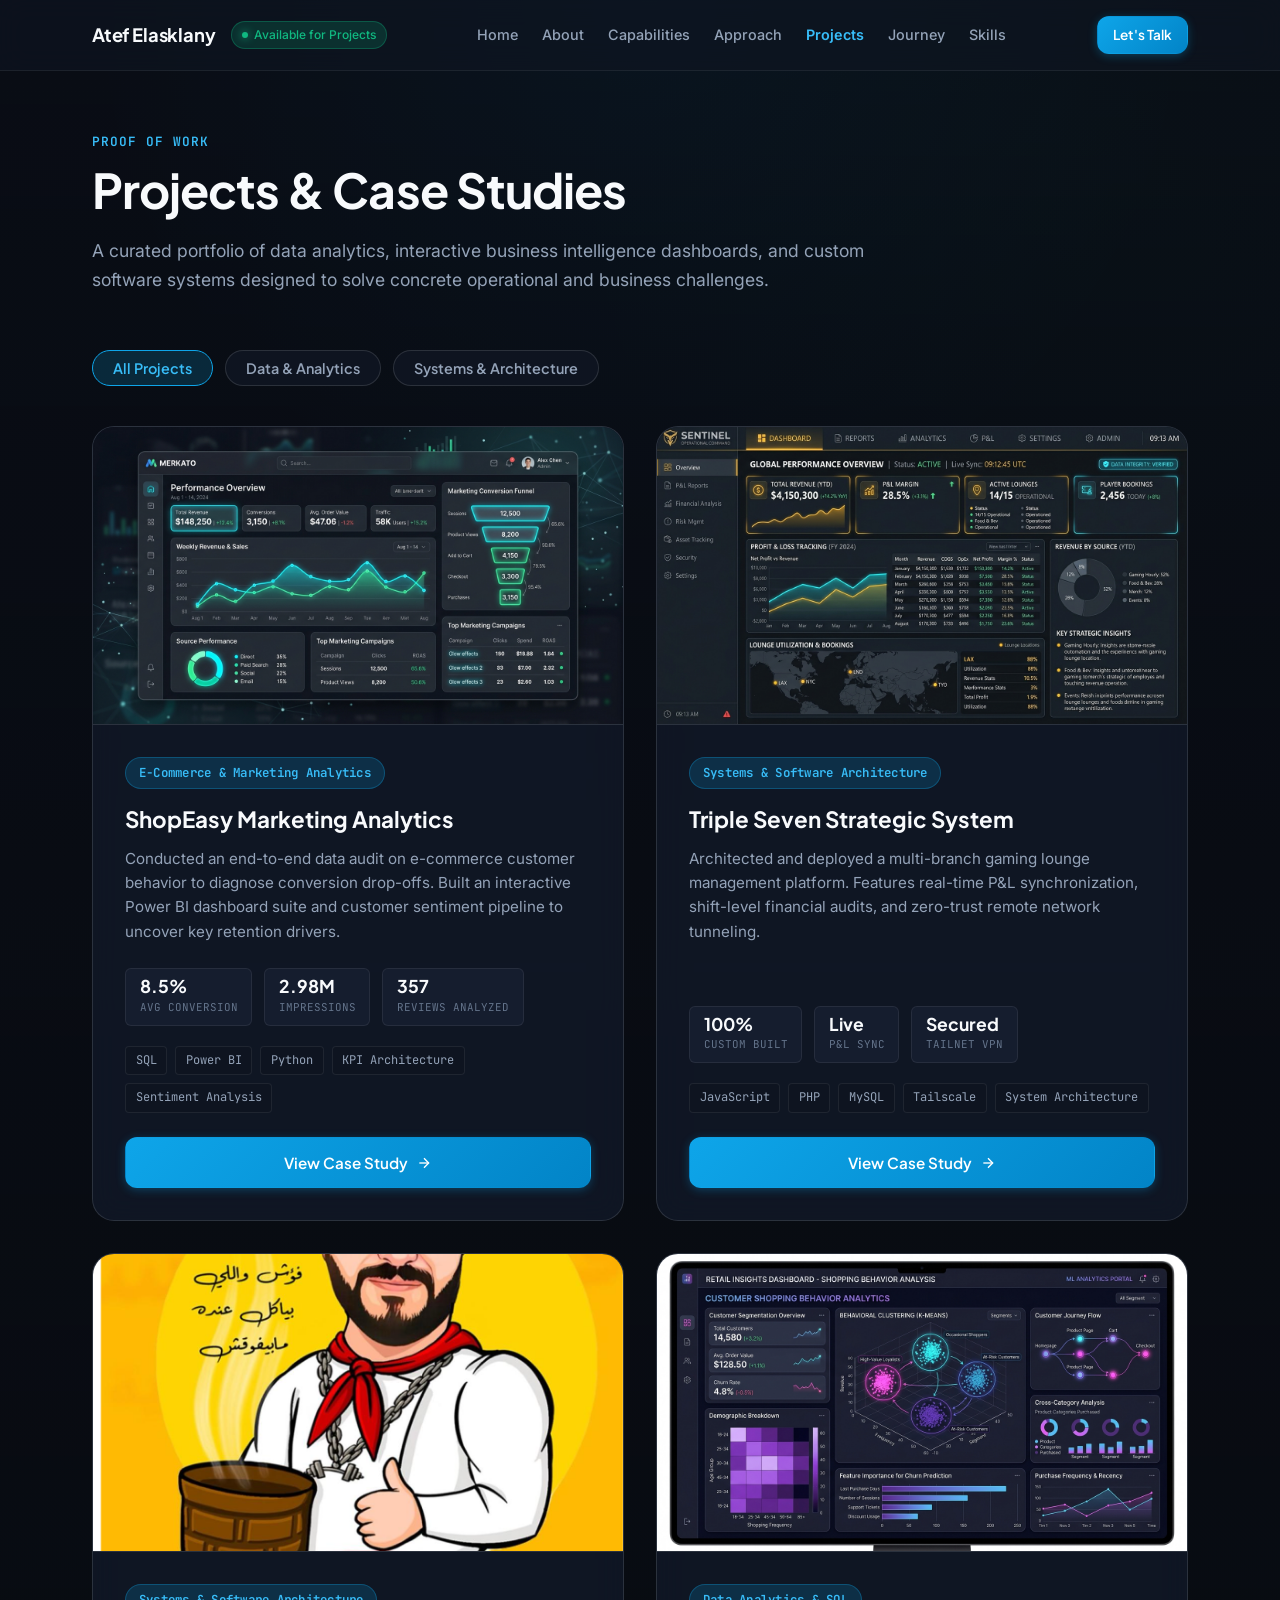
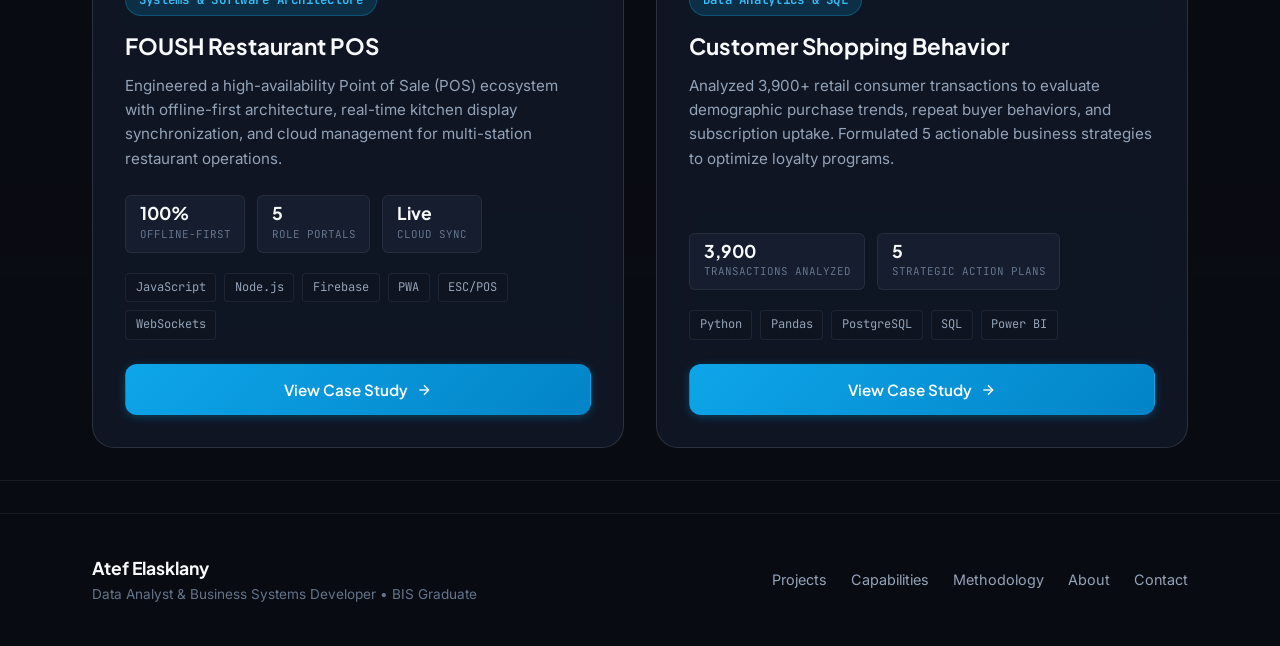
==== commit e211d3c4: "Elevate portfolio with editorial storytelling narrative, journey timeline, and smooth scroll reveals" ====
--- a/projects.html
+++ b/projects.html
@@ -17,7 +17,7 @@
 <body class="dark-theme">
 
   <!-- ================= TOP NAVIGATION BAR ================= -->
-  <header class="site-header">
+  <header class="site-header" id="header">
     <div class="nav-container">
       <a href="index.html" class="brand-logo">
         <span class="logo-name">Atef Elasklany</span>
@@ -26,17 +26,23 @@
         </span>
       </a>
 
-      <nav class="nav-links">
-        <a href="index.html">Home</a>
-        <a href="projects.html" style="color: var(--accent-cyan-light);">Projects</a>
-        <a href="index.html#capabilities">Capabilities</a>
-        <a href="index.html#framework">Methodology</a>
-        <a href="index.html#about">About</a>
-        <a href="index.html#skills">Skills</a>
+      <nav class="nav-links" id="nav-links">
+        <a href="index.html#home" class="nav-link">Home</a>
+        <a href="index.html#about" class="nav-link">About</a>
+        <a href="index.html#capabilities" class="nav-link">Capabilities</a>
+        <a href="index.html#methodology" class="nav-link">Approach</a>
+        <a href="projects.html" class="nav-link active" style="color: var(--accent-cyan-light);">Projects</a>
+        <a href="index.html#journey" class="nav-link">Journey</a>
+        <a href="index.html#skills" class="nav-link">Skills</a>
       </nav>
 
       <div class="nav-actions">
-        <a href="index.html#contact" class="btn btn-sm btn-primary">Get In Touch</a>
+        <a href="index.html#contact" class="btn btn-sm btn-primary">Let's Talk</a>
+        <button class="mobile-toggle" id="mobile-toggle" aria-label="Toggle navigation menu">
+          <span></span>
+          <span></span>
+          <span></span>
+        </button>
       </div>
     </div>
   </header>
--- a/css/styles.css
+++ b/css/styles.css
@@ -1346,6 +1346,247 @@
 .author-title { font-size: 0.82rem; color: var(--text-muted); }
 .takeaway-actions { display: flex; gap: 1rem; }
 
+/* ----------------- Editorial & Storytelling Additions ----------------- */
+.hero-editorial-wrapper {
+  display: flex;
+  flex-direction: column;
+  gap: var(--spacing-xl);
+}
+
+.trust-icon-box {
+  width: 44px;
+  height: 44px;
+  border-radius: var(--radius-md);
+  background: var(--bg-surface-elevated);
+  border: 1px solid var(--border-medium);
+  display: flex;
+  align-items: center;
+  justify-content: center;
+  font-size: 1.25rem;
+  flex-shrink: 0;
+}
+
+.editorial-quote {
+  font-family: var(--font-heading);
+  font-size: 1.25rem;
+  font-weight: 600;
+  line-height: 1.6;
+  color: var(--text-primary);
+  border-left: 3px solid var(--accent-cyan);
+  padding-left: 1.25rem;
+  margin-bottom: 1.5rem;
+  font-style: italic;
+  background: linear-gradient(90deg, rgba(14, 165, 233, 0.06) 0%, transparent 100%);
+  padding: 1rem 1.25rem;
+  border-radius: 0 var(--radius-md) var(--radius-md) 0;
+}
+
+.ah-label {
+  display: block;
+  font-family: var(--font-mono);
+  font-size: 0.75rem;
+  color: var(--text-muted);
+  text-transform: uppercase;
+  letter-spacing: 0.05em;
+  margin-bottom: 0.2rem;
+}
+
+.stat-badge {
+  font-family: var(--font-mono);
+  font-size: 0.7rem;
+  font-weight: 700;
+  color: var(--accent-cyan-light);
+  letter-spacing: 0.1em;
+  margin-bottom: 0.5rem;
+}
+
+.cap-icon-wrap {
+  width: 48px;
+  height: 48px;
+  border-radius: var(--radius-md);
+  background: var(--accent-cyan-glow);
+  border: 1px solid rgba(14, 165, 233, 0.3);
+  display: flex;
+  align-items: center;
+  justify-content: center;
+  font-size: 1.35rem;
+  margin-bottom: 1.25rem;
+}
+
+.cap-list {
+  list-style: none;
+  padding: 0;
+  margin: 1.25rem 0 0 0;
+  border-top: 1px solid var(--border-subtle);
+  padding-top: 1rem;
+  display: flex;
+  flex-direction: column;
+  gap: 0.5rem;
+}
+
+.cap-list li {
+  font-size: 0.85rem;
+  color: var(--text-secondary);
+  display: flex;
+  align-items: center;
+  gap: 0.5rem;
+}
+
+.cap-list li::before {
+  content: "→";
+  color: var(--accent-cyan-light);
+  font-weight: 700;
+}
+
+.f-deliverable {
+  margin-top: 1rem;
+  padding-top: 0.75rem;
+  border-top: 1px solid var(--border-subtle);
+  font-size: 0.8rem;
+  color: var(--text-secondary);
+  line-height: 1.45;
+}
+
+.f-deliverable strong {
+  color: var(--accent-cyan-light);
+  font-family: var(--font-mono);
+}
+
+/* ----------------- Journey Timeline ----------------- */
+.journey-timeline {
+  display: flex;
+  flex-direction: column;
+  position: relative;
+  max-width: 920px;
+  margin: 0 auto;
+}
+
+.journey-timeline::before {
+  content: "";
+  position: absolute;
+  top: 10px;
+  bottom: 10px;
+  left: 20px;
+  width: 2px;
+  background: linear-gradient(180deg, var(--accent-cyan) 0%, rgba(14, 165, 233, 0.1) 100%);
+}
+
+.timeline-item {
+  position: relative;
+  display: flex;
+  gap: 2rem;
+  padding-left: 56px;
+  padding-bottom: 2.5rem;
+}
+
+.timeline-item:last-child {
+  padding-bottom: 0;
+}
+
+.timeline-marker {
+  position: absolute;
+  left: 12px;
+  top: 4px;
+  width: 18px;
+  height: 18px;
+  border-radius: 50%;
+  background: var(--bg-surface-elevated);
+  border: 3px solid var(--accent-cyan);
+  box-shadow: 0 0 12px rgba(14, 165, 233, 0.4);
+  z-index: 2;
+  transition: transform var(--transition-fast);
+}
+
+.timeline-item:hover .timeline-marker {
+  transform: scale(1.25);
+  background: var(--accent-cyan);
+}
+
+.timeline-content {
+  background: var(--bg-card);
+  border: 1px solid var(--border-subtle);
+  border-radius: var(--radius-lg);
+  padding: 1.5rem 1.75rem;
+  width: 100%;
+  transition: all var(--transition-smooth);
+}
+
+.timeline-item:hover .timeline-content {
+  border-color: var(--border-medium);
+  background: var(--bg-card-hover);
+  transform: translateX(4px);
+}
+
+.timeline-period {
+  display: inline-block;
+  font-family: var(--font-mono);
+  font-size: 0.75rem;
+  font-weight: 600;
+  color: var(--accent-cyan-light);
+  text-transform: uppercase;
+  letter-spacing: 0.05em;
+  margin-bottom: 0.35rem;
+}
+
+.timeline-title {
+  font-family: var(--font-heading);
+  font-size: 1.25rem;
+  font-weight: 700;
+  color: var(--text-primary);
+  margin-bottom: 0.25rem;
+}
+
+.timeline-meta {
+  display: block;
+  font-size: 0.88rem;
+  color: var(--text-muted);
+  margin-bottom: 0.75rem;
+}
+
+.timeline-desc {
+  font-size: 0.92rem;
+  color: var(--text-secondary);
+  line-height: 1.6;
+}
+
+/* ----------------- Scroll Reveal Animation ----------------- */
+.reveal-on-scroll {
+  opacity: 0;
+  transform: translateY(22px);
+  transition: opacity 0.6s cubic-bezier(0.16, 1, 0.3, 1), transform 0.6s cubic-bezier(0.16, 1, 0.3, 1);
+  will-change: opacity, transform;
+}
+
+.reveal-on-scroll.is-revealed {
+  opacity: 1;
+  transform: translateY(0);
+}
+
+/* ----------------- Mobile Navigation ----------------- */
+.mobile-toggle {
+  display: none;
+  background: none;
+  border: none;
+  cursor: pointer;
+  padding: 0.5rem;
+  flex-direction: column;
+  gap: 5px;
+}
+
+.mobile-toggle span {
+  display: block;
+  width: 22px;
+  height: 2px;
+  background-color: var(--text-primary);
+  border-radius: 2px;
+  transition: all var(--transition-fast);
+}
+
+.nav-link.active {
+  color: var(--accent-cyan-light) !important;
+  font-weight: 600;
+}
+
 /* ----------------- Responsive Adjustments ----------------- */
 @media (max-width: 992px) {
   .hp-hero-title { font-size: 2.6rem; }
@@ -1373,11 +1614,33 @@
   .dashboard-tabs { grid-template-columns: repeat(2, 1fr); }
 }
 
+@media (max-width: 768px) {
+  .mobile-toggle { display: flex; }
+  .nav-links {
+    position: fixed;
+    top: 70px;
+    left: 0;
+    right: 0;
+    background: var(--bg-surface-elevated);
+    border-bottom: 1px solid var(--border-medium);
+    flex-direction: column;
+    padding: 1.5rem;
+    gap: 1.25rem;
+    display: none;
+    box-shadow: 0 10px 30px rgba(0, 0, 0, 0.5);
+  }
+  .nav-links.open {
+    display: flex;
+  }
+  .journey-timeline::before { left: 10px; }
+  .timeline-item { padding-left: 36px; }
+  .timeline-marker { left: 2px; }
+}
+
 @media (max-width: 640px) {
   .hp-hero-title { font-size: 2.1rem; }
   .cs-title { font-size: 2.2rem; }
   .cs-subtitle { font-size: 1.1rem; }
-  .nav-links { display: none; }
   .hp-hero-actions { flex-direction: column; }
   .framework-steps { grid-template-columns: 1fr; }
   .contact-channels { flex-direction: column; }
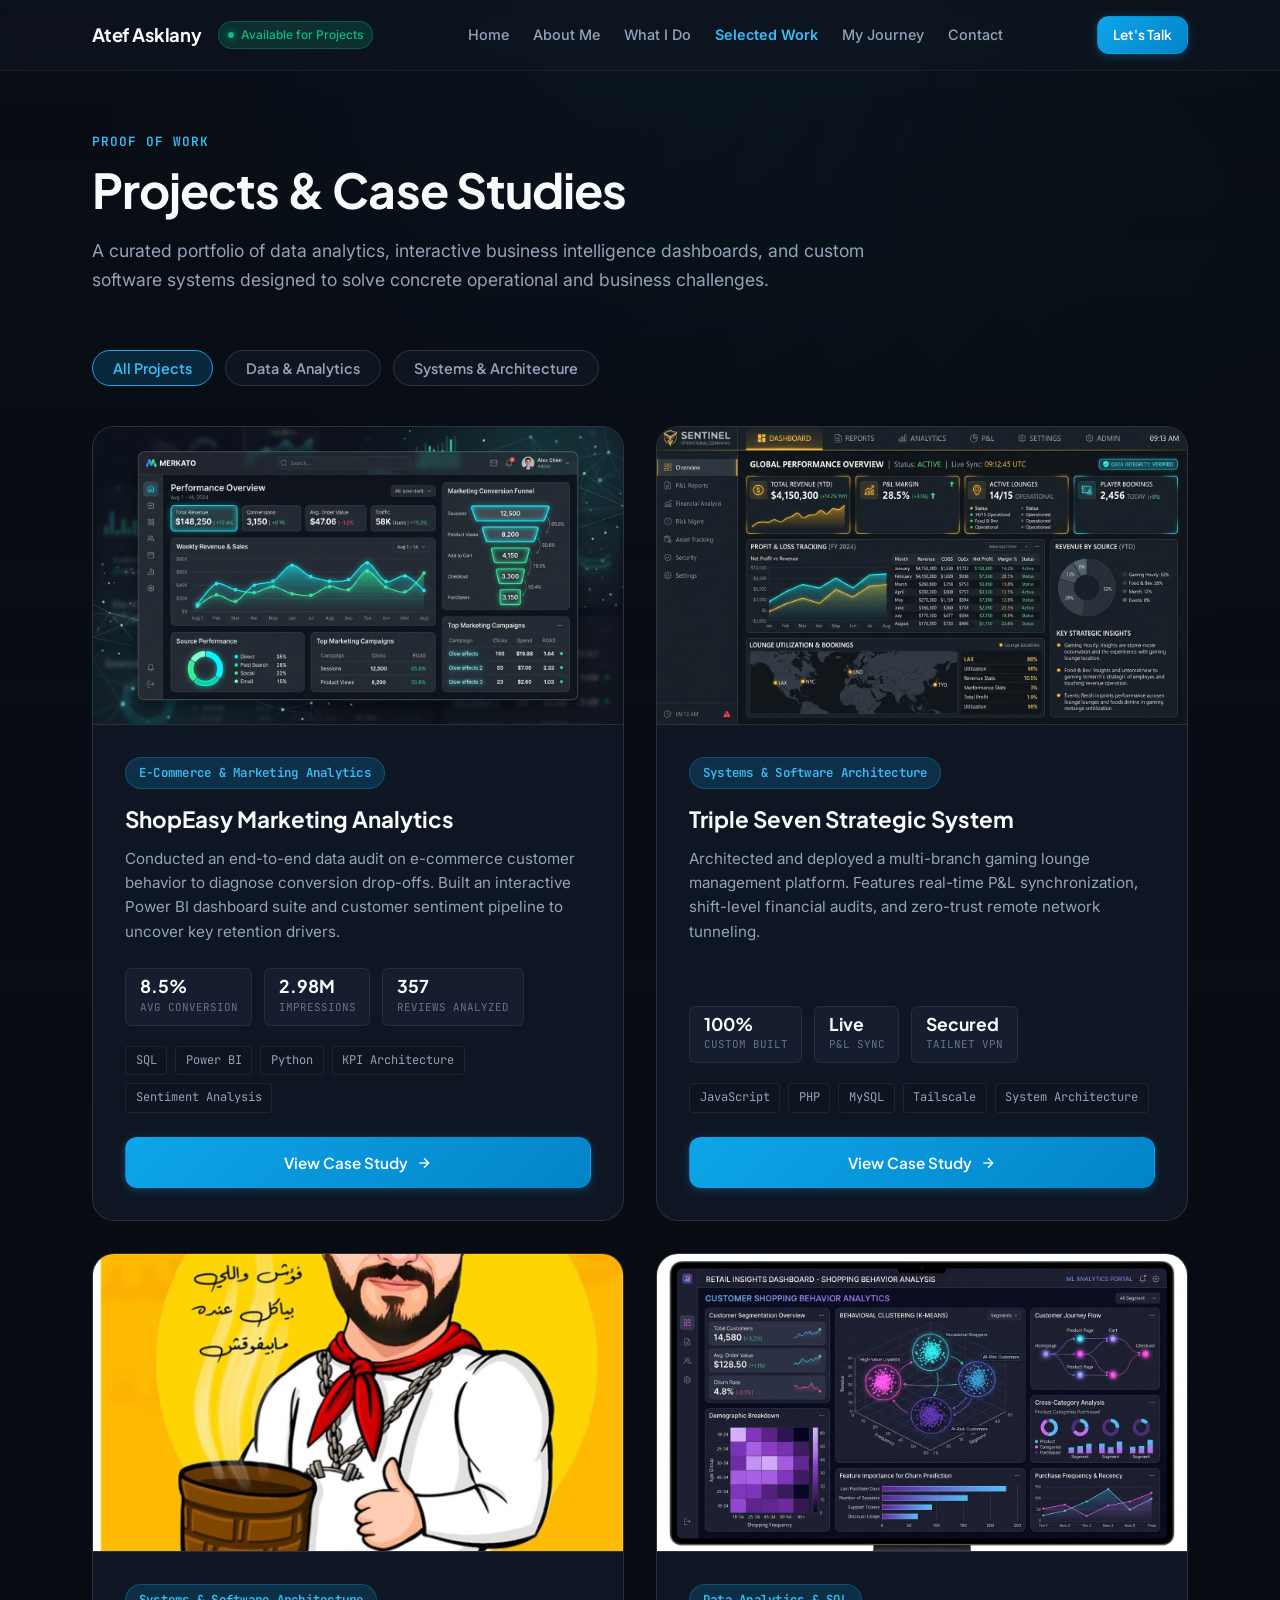
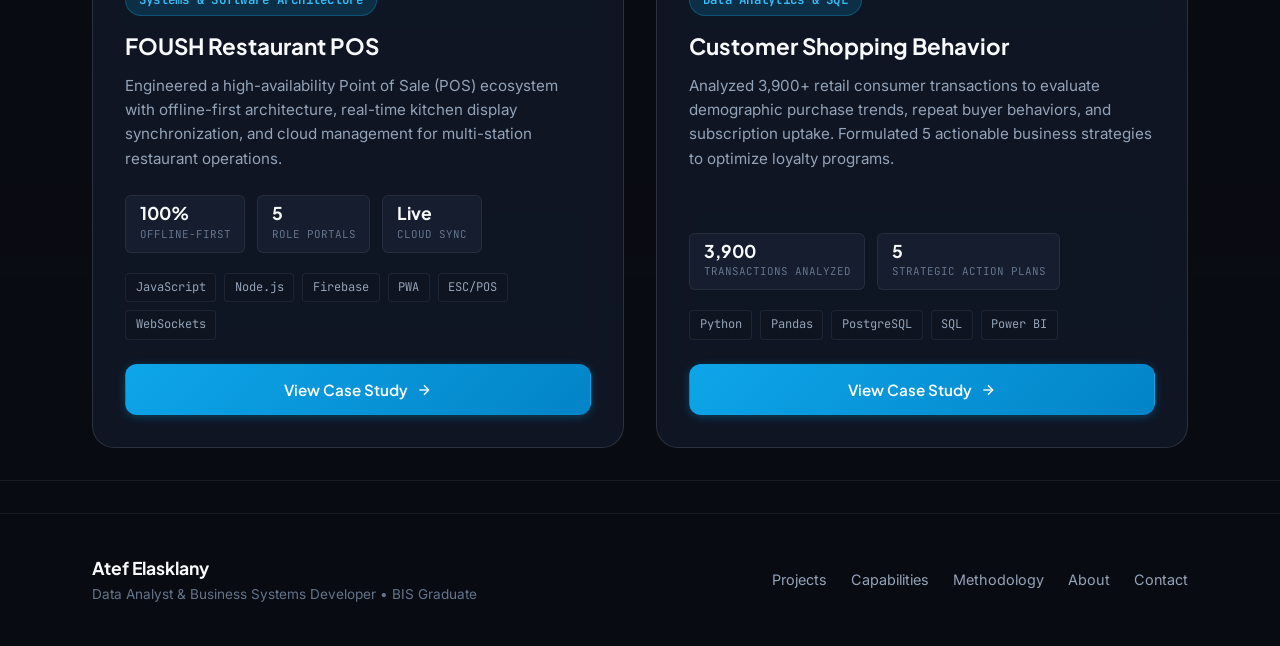
==== commit c7591ec3: "Finalize person-first homepage flow and story-driven journey milestones" ====
--- a/projects.html
+++ b/projects.html
@@ -20,7 +20,7 @@
   <header class="site-header" id="header">
     <div class="nav-container">
       <a href="index.html" class="brand-logo">
-        <span class="logo-name">Atef Elasklany</span>
+        <span class="logo-name">Atef Asklany</span>
         <span class="status-indicator">
           <span class="status-dot"></span> Available for Projects
         </span>
@@ -28,12 +28,11 @@
 
       <nav class="nav-links" id="nav-links">
         <a href="index.html#home" class="nav-link">Home</a>
-        <a href="index.html#about" class="nav-link">About</a>
-        <a href="index.html#capabilities" class="nav-link">Capabilities</a>
-        <a href="index.html#methodology" class="nav-link">Approach</a>
-        <a href="projects.html" class="nav-link active" style="color: var(--accent-cyan-light);">Projects</a>
-        <a href="index.html#journey" class="nav-link">Journey</a>
-        <a href="index.html#skills" class="nav-link">Skills</a>
+        <a href="index.html#about-me" class="nav-link">About Me</a>
+        <a href="index.html#what-i-do" class="nav-link">What I Do</a>
+        <a href="projects.html" class="nav-link active" style="color: var(--accent-cyan-light);">Selected Work</a>
+        <a href="index.html#journey" class="nav-link">My Journey</a>
+        <a href="index.html#contact" class="nav-link">Contact</a>
       </nav>
 
       <div class="nav-actions">
--- a/css/styles.css
+++ b/css/styles.css
@@ -1587,34 +1587,816 @@
   font-weight: 600;
 }
 
+/* ==========================================================================
+   KHALED HABIB INSPIRED EDITORIAL DESIGN SYSTEM & TRANSITIONS
+   ========================================================================== */
+
+/* ----------------- Header Right Group & Social Pills ----------------- */
+.header-right-group {
+  display: flex;
+  align-items: center;
+  gap: 1.75rem;
+}
+
+.header-social-pills {
+  display: flex;
+  align-items: center;
+  gap: 0.5rem;
+}
+
+.btn-pill-outline {
+  padding: 0.35rem 0.85rem;
+  border-radius: 999px;
+  border: 1px solid var(--border-medium);
+  color: var(--text-secondary);
+  font-size: 0.82rem;
+  font-weight: 600;
+  text-decoration: none;
+  transition: all var(--transition-fast);
+}
+
+.btn-pill-outline:hover {
+  border-color: var(--accent-cyan);
+  color: var(--text-primary);
+  background: var(--bg-surface-elevated);
+}
+
+.btn-pill-primary {
+  padding: 0.38rem 1rem;
+  border-radius: 999px;
+  background: var(--accent-cyan);
+  color: #FFFFFF;
+  font-size: 0.82rem;
+  font-weight: 700;
+  text-decoration: none;
+  display: inline-flex;
+  align-items: center;
+  gap: 0.35rem;
+  transition: all var(--transition-fast);
+}
+
+.btn-pill-primary:hover {
+  background: var(--accent-cyan-light);
+  transform: translateY(-1px);
+}
+
+/* ----------------- Editorial Highlight Scribble & Typography ----------------- */
+.heading-highlight-svg {
+  position: relative;
+  display: inline-block;
+  color: var(--accent-cyan-light);
+}
+
+.highlight-scribble {
+  position: absolute;
+  bottom: -8px;
+  left: 0;
+  width: 100%;
+  height: 18px;
+  fill: none;
+  stroke: var(--accent-cyan);
+  stroke-width: 5;
+  stroke-linecap: round;
+  pointer-events: none;
+}
+
+.editorial-divider {
+  display: flex;
+  align-items: center;
+  gap: 0.85rem;
+  margin-bottom: 1.25rem;
+}
+
+.editorial-divider .divider-line {
+  width: 36px;
+  height: 2px;
+  background: var(--accent-cyan);
+}
+
+.editorial-divider .divider-text {
+  font-family: var(--font-mono);
+  font-size: 0.8rem;
+  font-weight: 700;
+  color: var(--accent-cyan-light);
+  text-transform: uppercase;
+  letter-spacing: 0.1em;
+}
+
+.editorial-divider.center {
+  justify-content: center;
+}
+
+/* ----------------- Editorial Action Buttons ----------------- */
+.btn-light-editorial {
+  background: #F8FAFC;
+  color: #080B11;
+  font-family: var(--font-heading);
+  font-weight: 700;
+  padding: 0.85rem 1.6rem;
+  border-radius: var(--radius-md);
+  display: inline-flex;
+  align-items: center;
+  gap: 0.6rem;
+  text-decoration: none;
+  transition: all var(--transition-fast);
+  border: 1px solid transparent;
+}
+
+.btn-light-editorial:hover {
+  background: #FFFFFF;
+  transform: translateY(-2px);
+  box-shadow: 0 6px 20px rgba(255, 255, 255, 0.15);
+}
+
+.btn-light-editorial.hover-icon-down:hover svg {
+  transform: translateY(3px);
+}
+
+.btn-light-editorial svg {
+  transition: transform var(--transition-fast);
+}
+
+.btn-outline-editorial {
+  background: transparent;
+  color: var(--text-primary);
+  border: 1px solid var(--border-medium);
+  font-family: var(--font-heading);
+  font-weight: 600;
+  padding: 0.85rem 1.6rem;
+  border-radius: var(--radius-md);
+  display: inline-flex;
+  align-items: center;
+  gap: 0.6rem;
+  text-decoration: none;
+  transition: all var(--transition-fast);
+}
+
+.btn-outline-editorial:hover {
+  border-color: var(--accent-cyan);
+  color: var(--accent-cyan-light);
+  background: var(--bg-surface-elevated);
+}
+
+/* ----------------- Hero Section (Khaled Habib Inspired) ----------------- */
+.kh-hero-section {
+  padding-top: var(--spacing-2xl);
+  padding-bottom: var(--spacing-2xl);
+}
+
+.kh-hero-grid {
+  display: grid;
+  grid-template-columns: 1.15fr 0.85fr;
+  gap: 4rem;
+  align-items: center;
+  min-height: calc(80vh - 70px);
+}
+
+.kh-hero-title {
+  font-family: var(--font-heading);
+  font-size: 3.2rem;
+  font-weight: 800;
+  line-height: 1.18;
+  letter-spacing: -0.03em;
+  color: var(--text-primary);
+  margin-bottom: 1.5rem;
+}
+
+.kh-hero-subtitle {
+  font-size: 1.15rem;
+  color: var(--text-secondary);
+  line-height: 1.7;
+  max-width: 600px;
+  margin-bottom: 2.25rem;
+}
+
+.kh-hero-actions {
+  display: flex;
+  gap: 1rem;
+  align-items: center;
+}
+
+.kh-visual-card {
+  position: relative;
+  border-radius: var(--radius-xl);
+}
+
+.kh-visual-media {
+  position: relative;
+  border-radius: var(--radius-xl);
+  overflow: hidden;
+  aspect-ratio: 1/1;
+  border: 1px solid var(--border-medium);
+  box-shadow: 0 20px 40px rgba(0, 0, 0, 0.6);
+}
+
+.kh-cover-img {
+  width: 100%;
+  height: 100%;
+  object-fit: cover;
+  display: block;
+  transition: transform var(--transition-smooth);
+}
+
+.kh-visual-card:hover .kh-cover-img {
+  transform: scale(1.03);
+}
+
+.kh-visual-overlay {
+  position: absolute;
+  inset: 0;
+  background: linear-gradient(180deg, transparent 50%, rgba(8, 11, 17, 0.85) 100%);
+}
+
+/* ----------------- Circular Portrait & Floating Top-Left Badge ----------------- */
+.kh-circular-frame-wrapper {
+  position: relative;
+  width: 320px;
+  height: 320px;
+  margin: 0 auto;
+}
+
+.kh-circular-frame {
+  width: 100%;
+  height: 100%;
+  border-radius: 50%;
+  overflow: hidden;
+  border: 3px solid rgba(255, 255, 255, 0.12);
+  box-shadow: 0 15px 35px rgba(0, 0, 0, 0.6);
+  position: relative;
+}
+
+.kh-circular-img {
+  width: 100%;
+  height: 100%;
+  object-fit: cover;
+  display: block;
+}
+
+.rotate-badge-badge-top-left {
+  position: absolute;
+  top: -15px;
+  left: -20px;
+  width: 130px;
+  height: 130px;
+  border-radius: 50%;
+  background: #0E1420;
+  border: 1px solid rgba(255, 255, 255, 0.18);
+  box-shadow: 0 10px 25px rgba(0, 0, 0, 0.7);
+  z-index: 10;
+  pointer-events: none;
+  display: flex;
+  align-items: center;
+  justify-content: center;
+}
+
+.rotate-badge {
+  width: 100%;
+  height: 100%;
+  animation: spinBadge 16s linear infinite;
+}
+
+@keyframes spinBadge {
+  0% { transform: rotate(0deg); }
+  100% { transform: rotate(360deg); }
+}
+
+/* ----------------- About Me Section (Exact Khaled Habib Match) ----------------- */
+.kh-about-top-grid {
+  display: grid;
+  grid-template-columns: 320px 1fr;
+  gap: 4rem;
+  align-items: center;
+  margin-bottom: 3.5rem;
+}
+
+.kh-lead-statement {
+  font-family: var(--font-heading);
+  font-size: 2.15rem;
+  font-weight: 500;
+  line-height: 1.45;
+  color: var(--text-primary);
+  letter-spacing: -0.01em;
+}
+
+.kh-about-bottom-grid {
+  display: grid;
+  grid-template-columns: 1fr 1fr 200px;
+  gap: 3rem;
+  border-top: 1px solid var(--border-subtle);
+  padding-top: 3rem;
+  align-items: flex-start;
+}
+
+.kh-about-pillar.align-btn {
+  display: flex;
+  flex-direction: column;
+  justify-content: space-between;
+  height: 100%;
+}
+
+.kh-pillar-title {
+  font-family: var(--font-heading);
+  font-size: 1.05rem;
+  font-weight: 400;
+  color: var(--text-secondary);
+  line-height: 1.65;
+}
+
+.btn-link-editorial {
+  display: inline-flex;
+  align-items: center;
+  gap: 0.5rem;
+  font-family: var(--font-heading);
+  font-size: 1.15rem;
+  font-weight: 700;
+  color: var(--text-primary);
+  text-decoration: none;
+  transition: all var(--transition-fast);
+  margin-top: 1.5rem;
+}
+
+.btn-link-editorial:hover {
+  color: var(--accent-cyan-light);
+}
+
+.btn-link-editorial.hover-icon-down:hover svg {
+  transform: translateY(4px);
+}
+
+.btn-link-editorial svg {
+  transition: transform var(--transition-fast);
+}
+
+/* ----------------- Merged 1 + 3 Featured Showcase Layout ----------------- */
+.kh-projects-showcase {
+  padding-top: var(--spacing-xl);
+  padding-bottom: var(--spacing-xl);
+}
+
+.hero-project-spotlight {
+  display: grid;
+  grid-template-columns: 1.15fr 0.85fr;
+  gap: 3.5rem;
+  background: var(--bg-surface);
+  border: 1px solid var(--border-medium);
+  border-radius: var(--radius-xl);
+  padding: 3.25rem;
+  margin-bottom: 3.5rem;
+  align-items: center;
+  box-shadow: 0 20px 45px rgba(0, 0, 0, 0.5);
+  position: relative;
+  transition: all var(--transition-smooth);
+}
+
+.hero-project-spotlight:hover {
+  border-color: var(--border-focus);
+}
+
+.spotlight-badge-row {
+  display: flex;
+  gap: 0.5rem;
+  flex-wrap: wrap;
+  margin-bottom: 1rem;
+}
+
+.spotlight-title {
+  font-family: var(--font-heading);
+  font-size: 1.9rem;
+  font-weight: 800;
+  color: var(--text-primary);
+  line-height: 1.25;
+  margin-bottom: 1rem;
+}
+
+.spotlight-desc {
+  font-size: 1rem;
+  color: var(--text-secondary);
+  line-height: 1.65;
+  margin-bottom: 1.5rem;
+}
+
+.spotlight-metrics-grid {
+  display: grid;
+  grid-template-columns: repeat(3, 1fr);
+  gap: 1rem;
+  margin-bottom: 1.5rem;
+}
+
+.spotlight-metric {
+  background: var(--bg-surface-elevated);
+  border: 1px solid var(--border-subtle);
+  border-radius: var(--radius-md);
+  padding: 0.85rem 1rem;
+}
+
+.spotlight-metric .s-val {
+  display: block;
+  font-family: var(--font-mono);
+  font-size: 1.35rem;
+  font-weight: 700;
+  color: var(--accent-cyan-light);
+}
+
+.spotlight-metric .s-lbl {
+  font-size: 0.76rem;
+  color: var(--text-muted);
+}
+
+.spotlight-tools {
+  display: flex;
+  flex-wrap: wrap;
+  gap: 0.4rem;
+  margin-bottom: 1.75rem;
+}
+
+.hero-spotlight-media {
+  position: relative;
+}
+
+.spotlight-image-frame {
+  border-radius: var(--radius-xl);
+  overflow: hidden;
+  border: 1px solid var(--border-medium);
+  box-shadow: var(--shadow-subtle);
+  aspect-ratio: 16/10;
+  position: relative;
+}
+
+.spotlight-img {
+  width: 100%;
+  height: 100%;
+  object-fit: cover;
+  transition: transform var(--transition-smooth);
+}
+
+.hero-project-spotlight:hover .spotlight-img {
+  transform: scale(1.03);
+}
+
+.spotlight-circular-badge {
+  position: absolute;
+  top: -18px;
+  right: -18px;
+  width: 125px;
+  height: 125px;
+  border-radius: 50%;
+  background: #0E1420;
+  border: 1px solid rgba(255, 255, 255, 0.18);
+  box-shadow: 0 10px 25px rgba(0, 0, 0, 0.7);
+  z-index: 10;
+  pointer-events: none;
+  display: flex;
+  align-items: center;
+  justify-content: center;
+}
+
+/* ----------------- Supporting 3-Column Projects Grid ----------------- */
+.supporting-projects-grid {
+  display: grid;
+  grid-template-columns: repeat(3, 1fr);
+  gap: 2rem;
+}
+
+.supporting-project-card {
+  background: var(--bg-surface);
+  border: 1px solid var(--border-subtle);
+  border-radius: var(--radius-xl);
+  overflow: hidden;
+  display: flex;
+  flex-direction: column;
+  transition: all var(--transition-smooth);
+}
+
+.supporting-project-card:hover {
+  border-color: var(--accent-cyan);
+  transform: translateY(-5px);
+  box-shadow: 0 15px 35px rgba(0, 0, 0, 0.4);
+}
+
+.s-card-media {
+  height: 220px;
+  position: relative;
+  overflow: hidden;
+}
+
+.s-card-img {
+  width: 100%;
+  height: 100%;
+  object-fit: cover;
+  transition: transform var(--transition-smooth);
+}
+
+.supporting-project-card:hover .s-card-img {
+  transform: scale(1.05);
+}
+
+.s-card-circle-tag {
+  position: absolute;
+  top: 0.9rem;
+  right: 0.9rem;
+  background: rgba(14, 20, 32, 0.85);
+  backdrop-filter: blur(8px);
+  border: 1px solid rgba(255, 255, 255, 0.15);
+  border-radius: 999px;
+  padding: 0.25rem 0.75rem;
+  font-family: var(--font-mono);
+  font-size: 0.72rem;
+  color: var(--accent-cyan-light);
+  font-weight: 700;
+}
+
+.s-card-body {
+  padding: 1.75rem;
+  display: flex;
+  flex-direction: column;
+  flex-grow: 1;
+  gap: 0.65rem;
+}
+
+.s-card-badge {
+  font-family: var(--font-mono);
+  font-size: 0.72rem;
+  color: var(--accent-cyan-light);
+  font-weight: 600;
+  text-transform: uppercase;
+}
+
+.s-card-title {
+  font-family: var(--font-heading);
+  font-size: 1.2rem;
+  font-weight: 700;
+  color: var(--text-primary);
+  line-height: 1.35;
+}
+
+.s-card-desc {
+  font-size: 0.88rem;
+  color: var(--text-secondary);
+  line-height: 1.6;
+  flex-grow: 1;
+}
+
+.s-card-metrics {
+  display: flex;
+  flex-wrap: wrap;
+  gap: 0.45rem;
+  margin: 0.5rem 0 1rem 0;
+}
+
+.m-pill {
+  padding: 0.25rem 0.6rem;
+  border-radius: 6px;
+  background: var(--bg-surface-elevated);
+  border: 1px solid var(--border-subtle);
+  font-size: 0.78rem;
+  color: var(--text-secondary);
+}
+
+.m-pill strong {
+  color: var(--accent-cyan-light);
+  font-family: var(--font-mono);
+}
+
+.s-card-footer {
+  margin-top: auto;
+}
+
+.s-card-footer .btn {
+  width: 100%;
+}
+
+/* ----------------- Mid-Page Manifesto Section ----------------- */
+.kh-manifesto-box {
+  background: radial-gradient(circle at 50% 50%, rgba(14, 165, 233, 0.08) 0%, transparent 70%), var(--bg-surface);
+  border: 1px solid var(--border-medium);
+  border-radius: var(--radius-xl);
+  padding: 4.5rem 3rem;
+  text-align: center;
+}
+
+.kh-manifesto-heading {
+  font-family: var(--font-heading);
+  font-size: 2.1rem;
+  font-weight: 700;
+  line-height: 1.45;
+  color: var(--text-primary);
+  max-width: 900px;
+  margin: 1.5rem auto;
+}
+
+/* ----------------- What I Do (3 Focused Pillars) ----------------- */
+.what-i-do-grid {
+  display: grid;
+  grid-template-columns: repeat(3, 1fr);
+  gap: 1.75rem;
+}
+
+.what-card {
+  background: var(--bg-surface);
+  border: 1px solid var(--border-subtle);
+  border-radius: var(--radius-lg);
+  padding: 2.25rem 2rem;
+  display: flex;
+  flex-direction: column;
+  transition: all var(--transition-smooth);
+  position: relative;
+  overflow: hidden;
+}
+
+.what-card::before {
+  content: "";
+  position: absolute;
+  top: 0;
+  left: 0;
+  right: 0;
+  height: 2px;
+  background: transparent;
+  transition: background var(--transition-smooth);
+}
+
+.what-card:hover {
+  border-color: var(--border-medium);
+  transform: translateY(-4px);
+  background: var(--bg-surface-elevated);
+}
+
+.what-card:hover::before {
+  background: linear-gradient(90deg, var(--accent-cyan), var(--accent-emerald));
+}
+
+.what-icon-wrap {
+  width: 52px;
+  height: 52px;
+  border-radius: var(--radius-md);
+  background: var(--accent-cyan-glow);
+  border: 1px solid rgba(14, 165, 233, 0.25);
+  display: flex;
+  align-items: center;
+  justify-content: center;
+  font-size: 1.5rem;
+  margin-bottom: 1.5rem;
+  color: var(--accent-cyan-light);
+}
+
+.what-card-title {
+  font-family: var(--font-heading);
+  font-size: 1.35rem;
+  font-weight: 700;
+  color: var(--text-primary);
+  margin-bottom: 0.85rem;
+}
+
+.what-card-desc {
+  font-size: 0.95rem;
+  color: var(--text-secondary);
+  line-height: 1.7;
+}
+
+/* ----------------- My Journey (Story-Driven Milestones) ----------------- */
+.journey-timeline-container {
+  display: flex;
+  flex-direction: column;
+  gap: 2rem;
+  position: relative;
+}
+
+.journey-story-card {
+  background: var(--bg-surface);
+  border: 1px solid var(--border-subtle);
+  border-radius: var(--radius-xl);
+  padding: 2.5rem;
+  display: flex;
+  flex-direction: column;
+  gap: 1.35rem;
+  position: relative;
+  transition: all var(--transition-smooth);
+}
+
+.journey-story-card:hover {
+  border-color: var(--border-medium);
+  background: var(--bg-surface-elevated);
+  transform: translateY(-2px);
+}
+
+.journey-header {
+  display: flex;
+  justify-content: space-between;
+  align-items: flex-start;
+  flex-wrap: wrap;
+  gap: 1rem;
+  border-bottom: 1px solid var(--border-subtle);
+  padding-bottom: 1.25rem;
+}
+
+.journey-meta {
+  display: flex;
+  flex-direction: column;
+  gap: 0.35rem;
+}
+
+.journey-org-badge {
+  font-family: var(--font-mono);
+  font-size: 0.78rem;
+  font-weight: 700;
+  color: var(--accent-cyan-light);
+  letter-spacing: 0.05em;
+  text-transform: uppercase;
+}
+
+.journey-role-title {
+  font-family: var(--font-heading);
+  font-size: 1.45rem;
+  font-weight: 800;
+  color: var(--text-primary);
+  line-height: 1.3;
+}
+
+.journey-period-pill {
+  align-self: flex-start;
+  font-family: var(--font-mono);
+  font-size: 0.78rem;
+  padding: 0.35rem 0.85rem;
+  background: rgba(255, 255, 255, 0.04);
+  border: 1px solid var(--border-subtle);
+  border-radius: 999px;
+  color: var(--text-secondary);
+}
+
+.journey-narrative {
+  font-size: 1rem;
+  color: var(--text-secondary);
+  line-height: 1.75;
+}
+
+.journey-gained-box {
+  background: rgba(14, 165, 233, 0.05);
+  border: 1px solid rgba(14, 165, 233, 0.15);
+  border-radius: var(--radius-md);
+  padding: 1.25rem 1.5rem;
+  display: flex;
+  flex-direction: column;
+  gap: 0.4rem;
+}
+
+.journey-gained-label {
+  font-family: var(--font-mono);
+  font-size: 0.75rem;
+  font-weight: 700;
+  color: var(--accent-cyan-light);
+  text-transform: uppercase;
+  letter-spacing: 0.05em;
+}
+
+.journey-gained-text {
+  font-size: 0.92rem;
+  color: var(--text-primary);
+  line-height: 1.6;
+}
+
+.journey-card-actions {
+  display: flex;
+  align-items: center;
+  justify-content: flex-start;
+  gap: 1rem;
+  margin-top: 0.25rem;
+}
+
+.btn-cert-link {
+  display: inline-flex;
+  align-items: center;
+  gap: 0.5rem;
+  font-family: var(--font-mono);
+  font-size: 0.82rem;
+  font-weight: 600;
+  color: var(--accent-cyan-light);
+  text-decoration: none;
+  padding: 0.45rem 1rem;
+  border: 1px solid rgba(14, 165, 233, 0.35);
+  border-radius: 6px;
+  background: rgba(14, 165, 233, 0.08);
+  transition: all var(--transition-fast);
+}
+
+.btn-cert-link:hover {
+  background: rgba(14, 165, 233, 0.18);
+  border-color: var(--accent-cyan-light);
+  color: #FFFFFF;
+}
+
 /* ----------------- Responsive Adjustments ----------------- */
 @media (max-width: 992px) {
-  .hp-hero-title { font-size: 2.6rem; }
-  .hero-trust-grid { grid-template-columns: 1fr; }
-  .differentiator-grid { grid-template-columns: 1fr; }
-  .project-card { grid-template-columns: 1fr; }
+  .kh-hero-grid { grid-template-columns: 1fr; gap: 3rem; }
+  .kh-hero-title { font-size: 2.6rem; }
+  .kh-about-top-grid { grid-template-columns: 1fr; gap: 2rem; }
+  .kh-about-bottom-grid { grid-template-columns: 1fr; gap: 2rem; }
+  .what-i-do-grid { grid-template-columns: 1fr; }
   .capabilities-grid { grid-template-columns: 1fr; }
-  .framework-steps { grid-template-columns: repeat(2, 1fr); }
-  .about-grid { grid-template-columns: 1fr; }
   .skills-grid { grid-template-columns: 1fr; }
-  .services-grid { grid-template-columns: 1fr; }
-  
-  .hero-summary-grid { grid-template-columns: 1fr; }
-  .grid-3-col { grid-template-columns: 1fr; }
-  .objectives-grid { grid-template-columns: 1fr; }
-  .kpi-banner { grid-template-columns: repeat(2, 1fr); }
-  .journey-flow { grid-template-columns: 1fr; }
-  .journey-arrow { transform: rotate(90deg); padding: 0.5rem 0; }
-  .eco-card-grid { grid-template-columns: 1fr; }
-  .insights-bento { grid-template-columns: repeat(2, 1fr); }
-  .insight-tile.full-width { grid-column: span 2; }
-  .rec-grid { grid-template-columns: repeat(2, 1fr); }
-  .value-matrix { grid-template-columns: 1fr; }
-  .gallery-grid { grid-template-columns: 1fr; }
-  .dashboard-tabs { grid-template-columns: repeat(2, 1fr); }
+  .journey-story-card { padding: 2rem 1.5rem; }
 }
 
 @media (max-width: 768px) {
+  .header-social-pills { display: none; }
   .mobile-toggle { display: flex; }
   .nav-links {
     position: fixed;
@@ -1629,29 +2411,15 @@
     display: none;
     box-shadow: 0 10px 30px rgba(0, 0, 0, 0.5);
   }
-  .nav-links.open {
-    display: flex;
-  }
-  .journey-timeline::before { left: 10px; }
-  .timeline-item { padding-left: 36px; }
-  .timeline-marker { left: 2px; }
+  .nav-links.open { display: flex; }
+  .kh-strip-card { width: 320px; }
+  .kh-strip-media { height: 260px; }
 }
 
 @media (max-width: 640px) {
-  .hp-hero-title { font-size: 2.1rem; }
-  .cs-title { font-size: 2.2rem; }
-  .cs-subtitle { font-size: 1.1rem; }
-  .hp-hero-actions { flex-direction: column; }
-  .framework-steps { grid-template-columns: 1fr; }
+  .kh-hero-title { font-size: 2.1rem; }
+  .kh-manifesto-heading { font-size: 1.5rem; }
+  .kh-lead-statement { font-size: 1.4rem; }
+  .kh-hero-actions { flex-direction: column; }
   .contact-channels { flex-direction: column; }
-  .bi-kpi-grid { grid-template-columns: repeat(2, 1fr); }
-  .bi-charts-grid { grid-template-columns: 1fr; }
-  .col-span-8, .col-span-4 { grid-column: span 1; }
-  .insights-bento { grid-template-columns: 1fr; }
-  .insight-tile.full-width { grid-column: span 1; }
-  .tile-split { flex-direction: column; align-items: flex-start; }
-  .rec-grid { grid-template-columns: 1fr; }
-  .takeaway-footer { flex-direction: column; gap: 1.5rem; align-items: flex-start; }
-  .footer-container { flex-direction: column; gap: 1.25rem; align-items: flex-start; }
-  .dashboard-tabs { grid-template-columns: 1fr; }
-}
+}
